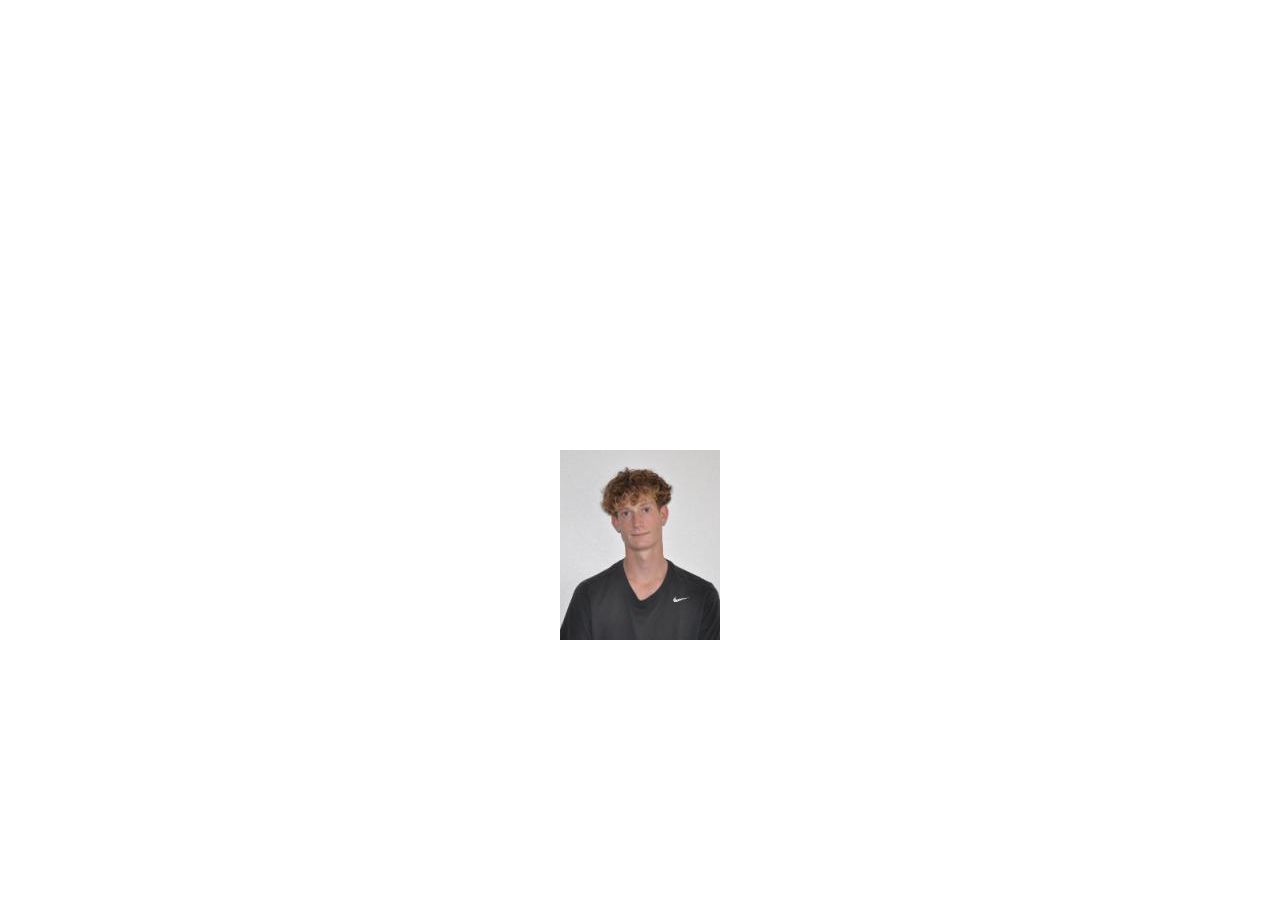
==== index.html @ b4cfcca0 "Fix index at root" ====
<head>
    <link href="src/style.css" rel="stylesheet">
    <script src="src/index.js"></script>
</head>
<body>
    <div class="image-container">
        <img class="pp" src="../assets/pp.jpg"></img>
    </div>
</body>
---- src/style.css ----
.pp {
    position: absolute;
    top: -100%;
    left: 50%;
    transform: translate(-50%, 0);
    animation: slide-in 1s forwards;
  }

  @keyframes slide-in {
    from { top: -100%; }
    to { top: 50%; }
  }
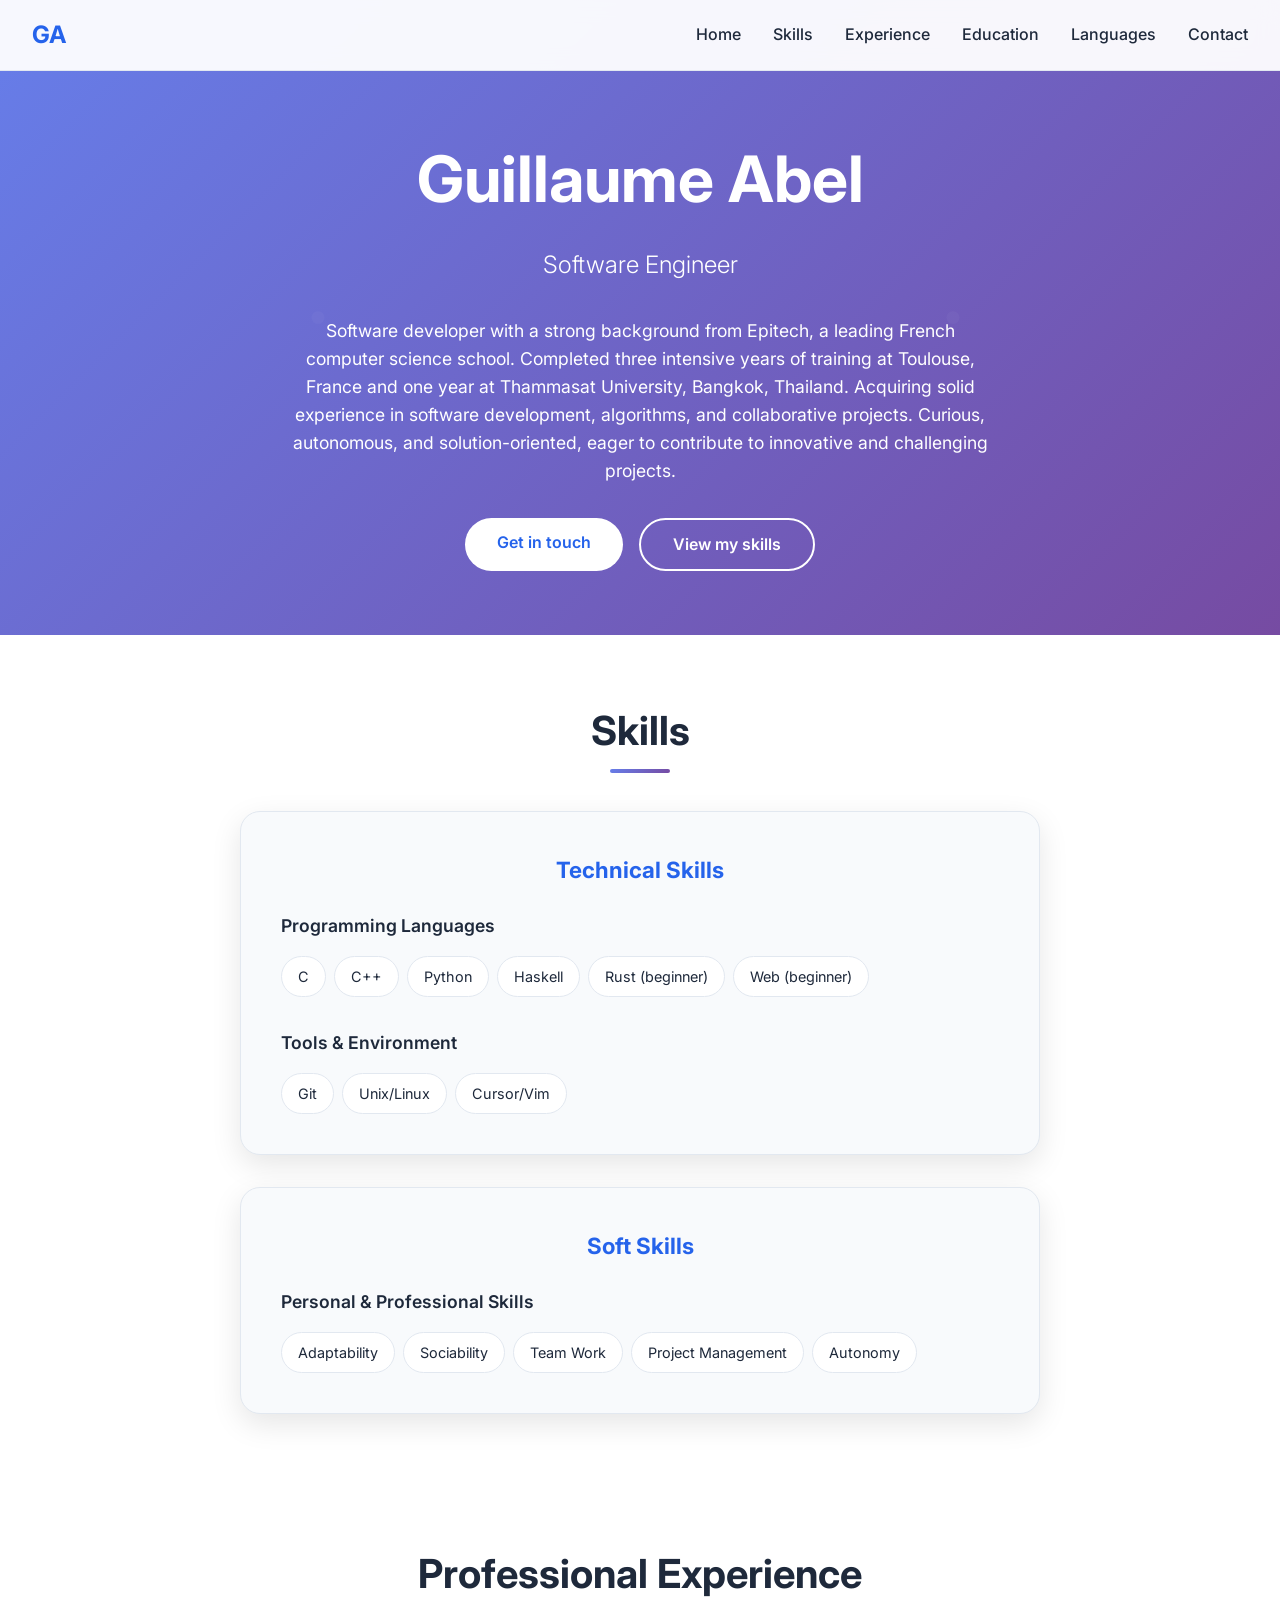
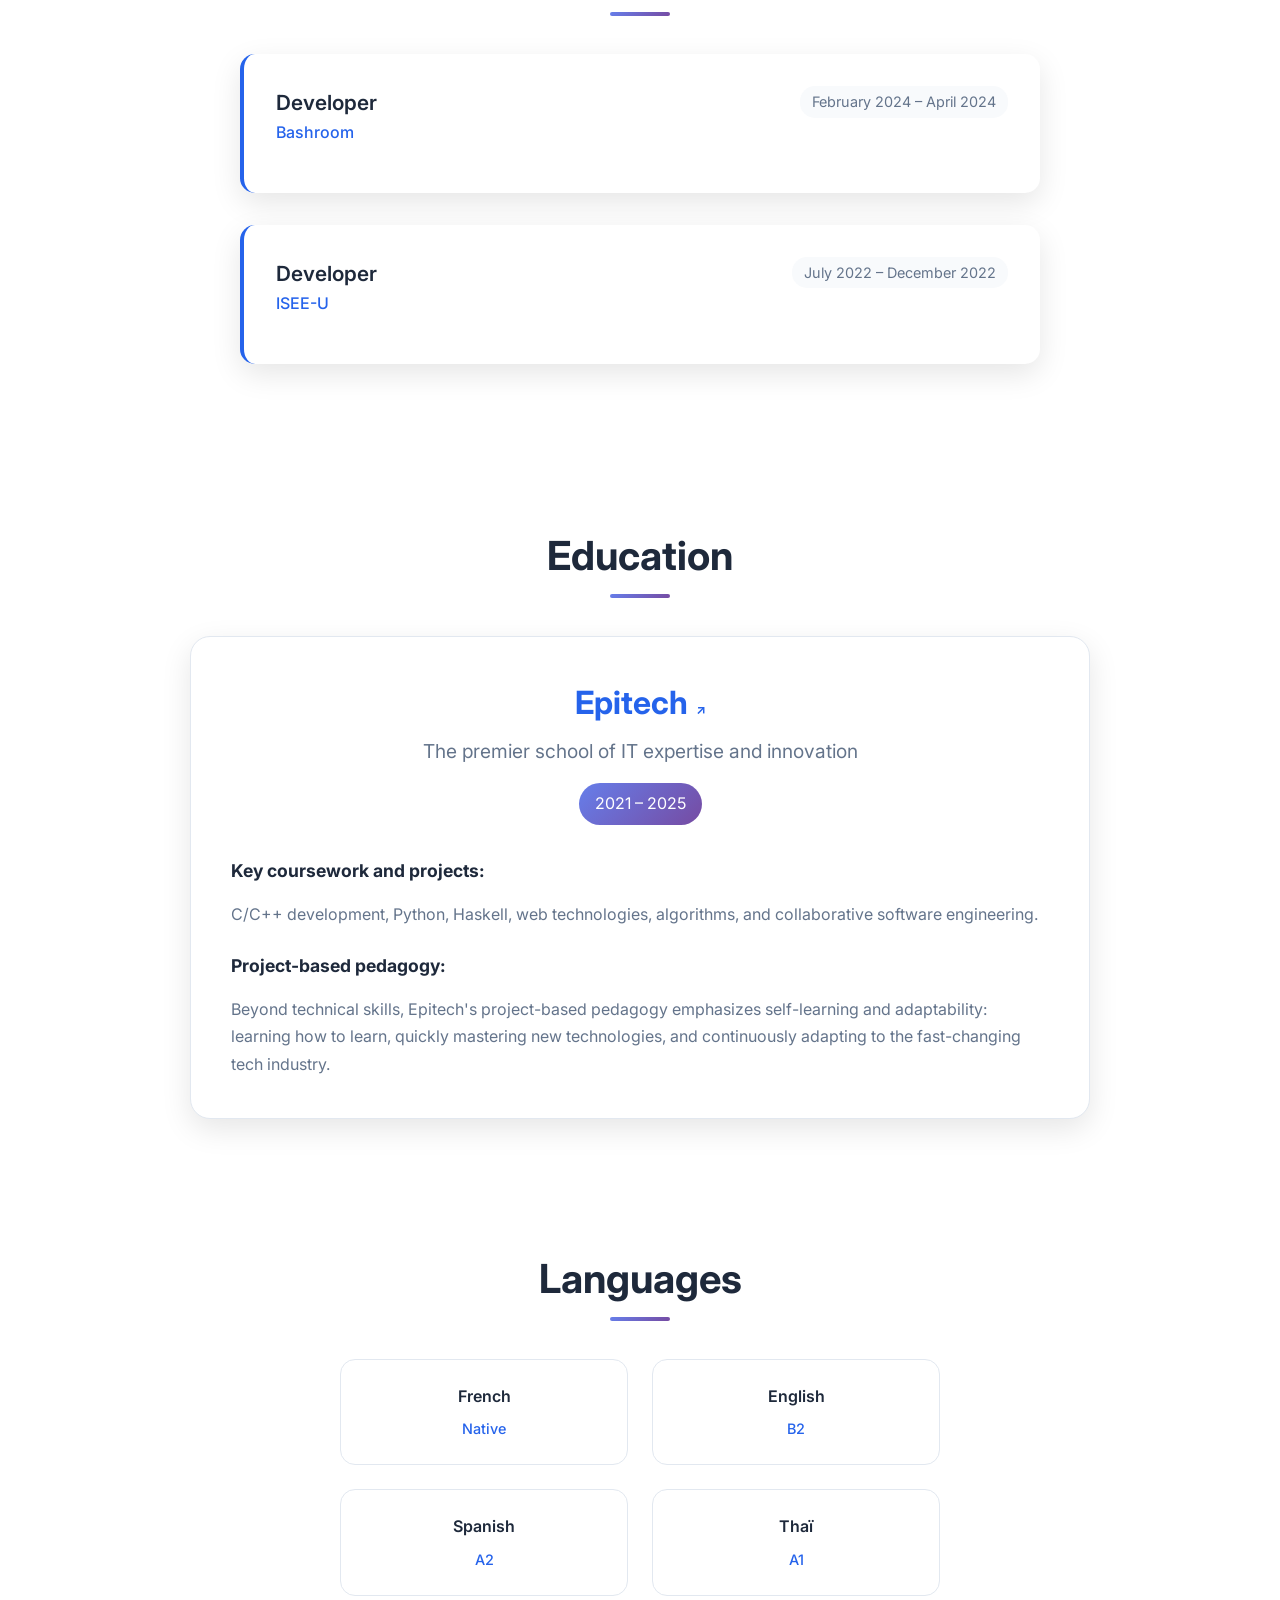
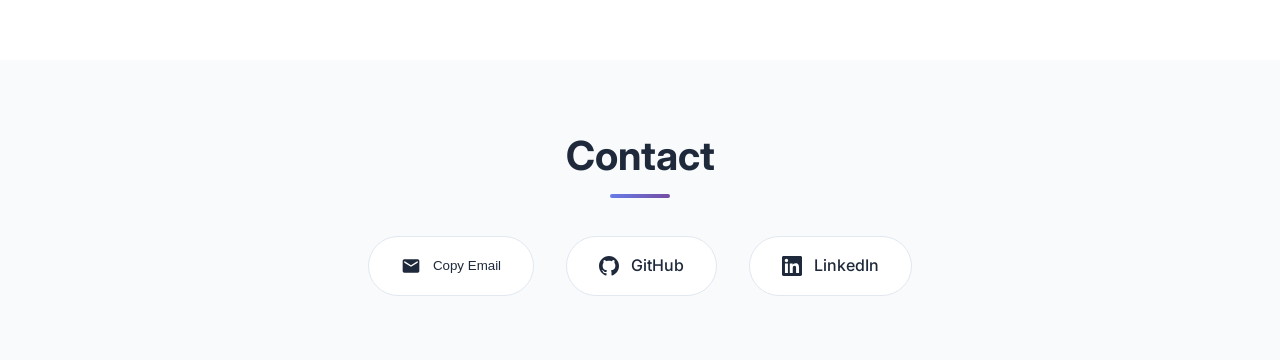
==== commit 741ac1a1: "Fix File name" ====
--- a/index.html
+++ b/index.html
@@ -1,9 +1,881 @@
+<!DOCTYPE html>
+<html lang="en">
 <head>
-    <link href="src/style.css" rel="stylesheet">
-    <script src="src/index.js"></script>
+    <meta charset="UTF-8">
+    <meta name="viewport" content="width=device-width, initial-scale=1.0">
+    <title>Guillaume Abel - Software Engineer</title>
+    <link rel="preconnect" href="https://fonts.googleapis.com">
+    <link rel="preconnect" href="https://fonts.gstatic.com" crossorigin>
+    <link href="https://fonts.googleapis.com/css2?family=Inter:wght@300;400;500;600;700&display=swap" rel="stylesheet">
+    <style>
+        * {
+            margin: 0;
+            padding: 0;
+            box-sizing: border-box;
+        }
+
+        :root {
+            --primary: #2563eb;
+            --primary-dark: #1d4ed8;
+            --secondary: #64748b;
+            --accent: #0ea5e9;
+            --text: #1e293b;
+            --text-light: #64748b;
+            --bg: #ffffff;
+            --bg-alt: #f8fafc;
+            --border: #e2e8f0;
+            --gradient: linear-gradient(135deg, #667eea 0%, #764ba2 100%);
+        }
+
+        body {
+            font-family: 'Inter', sans-serif;
+            line-height: 1.6;
+            color: var(--text);
+            background: var(--bg);
+        }
+
+        .container {
+            max-width: 1200px;
+            margin: 0 auto;
+            padding: 0 2rem;
+        }
+
+        /* Header */
+        header {
+            position: fixed;
+            top: 0;
+            width: 100%;
+            background: rgba(255, 255, 255, 0.95);
+            backdrop-filter: blur(10px);
+            border-bottom: 1px solid var(--border);
+            z-index: 1000;
+            transition: all 0.3s ease;
+        }
+
+        nav {
+            display: flex;
+            justify-content: space-between;
+            align-items: center;
+            padding: 1rem 2rem;
+        }
+
+        .logo {
+            font-weight: 700;
+            font-size: 1.5rem;
+            color: var(--primary);
+        }
+
+        .nav-links {
+            display: flex;
+            list-style: none;
+            gap: 2rem;
+        }
+
+        .nav-links a {
+            text-decoration: none;
+            color: var(--text);
+            font-weight: 500;
+            transition: color 0.3s ease;
+            position: relative;
+        }
+
+        .nav-links a:hover {
+            color: var(--primary);
+        }
+
+        .nav-links a::after {
+            content: '';
+            position: absolute;
+            width: 0;
+            height: 2px;
+            bottom: -5px;
+            left: 0;
+            background: var(--primary);
+            transition: width 0.3s ease;
+        }
+
+        .nav-links a:hover::after {
+            width: 100%;
+        }
+
+        /* Hero Section */
+        .hero {
+            background: var(--gradient);
+            color: white;
+            padding: 8rem 0 4rem;
+            text-align: center;
+            position: relative;
+            overflow: hidden;
+        }
+
+        .hero::before {
+            content: '';
+            position: absolute;
+            top: 0;
+            left: 0;
+            right: 0;
+            bottom: 0;
+            background: url('data:image/svg+xml,<svg xmlns="http://www.w3.org/2000/svg" viewBox="0 0 100 100"><defs><pattern id="grain" width="100" height="100" patternUnits="userSpaceOnUse"><circle cx="50" cy="50" r="1" fill="white" opacity="0.1"/></pattern></defs><rect width="100" height="100" fill="url(%23grain)"/></svg>');
+            opacity: 0.3;
+        }
+
+        .hero-content {
+            position: relative;
+            z-index: 2;
+        }
+
+        .hero h1 {
+            font-size: clamp(2.5rem, 5vw, 4rem);
+            font-weight: 700;
+            margin-bottom: 1rem;
+            animation: fadeInUp 1s ease;
+        }
+
+        .hero .subtitle {
+            font-size: 1.5rem;
+            font-weight: 300;
+            margin-bottom: 2rem;
+            opacity: 0.9;
+            animation: fadeInUp 1s ease 0.2s both;
+        }
+
+        .hero .description {
+            font-size: 1.1rem;
+            max-width: 700px;
+            margin: 0 auto 2rem;
+            opacity: 0.8;
+            animation: fadeInUp 1s ease 0.4s both;
+        }
+
+        .cta-buttons {
+            display: flex;
+            gap: 1rem;
+            justify-content: center;
+            flex-wrap: wrap;
+            animation: fadeInUp 1s ease 0.6s both;
+        }
+
+        .btn {
+            display: inline-block;
+            padding: 0.75rem 2rem;
+            border: none;
+            border-radius: 50px;
+            text-decoration: none;
+            font-weight: 600;
+            transition: all 0.3s ease;
+            cursor: pointer;
+        }
+
+        .btn-primary {
+            background: white;
+            color: var(--primary);
+        }
+
+        .btn-primary:hover {
+            background: #f1f5f9;
+            transform: translateY(-2px);
+        }
+
+        .btn-outline {
+            background: transparent;
+            color: white;
+            border: 2px solid white;
+        }
+
+        .btn-outline:hover {
+            background: white;
+            color: var(--primary);
+            transform: translateY(-2px);
+        }
+
+        /* Section Styles */
+        .section {
+            padding: 4rem 0;
+        }
+
+        .section-title {
+            font-size: 2.5rem;
+            font-weight: 700;
+            text-align: center;
+            margin-bottom: 3rem;
+            color: var(--text);
+            position: relative;
+        }
+
+        .section-title::after {
+            content: '';
+            position: absolute;
+            bottom: -10px;
+            left: 50%;
+            transform: translateX(-50%);
+            width: 60px;
+            height: 4px;
+            background: var(--gradient);
+            border-radius: 2px;
+        }
+
+        /* Skills Section */
+        .skills-container {
+            max-width: 800px;
+            margin: 0 auto;
+            display: flex;
+            flex-direction: column;
+            gap: 2rem;
+        }
+
+        .skills-section {
+            background: var(--bg-alt);
+            padding: 2.5rem;
+            border-radius: 20px;
+            border: 1px solid var(--border);
+            transition: all 0.3s ease;
+            box-shadow: 0 10px 30px rgba(0,0,0,0.1);
+        }
+
+        .skills-section:hover {
+            transform: translateY(-5px);
+            box-shadow: 0 20px 40px rgba(0,0,0,0.15);
+        }
+
+        .skills-section h3 {
+            color: var(--primary);
+            margin-bottom: 1.5rem;
+            font-size: 1.4rem;
+            text-align: center;
+        }
+
+        .skill-group {
+            margin-bottom: 2rem;
+        }
+
+        .skill-group:last-child {
+            margin-bottom: 0;
+        }
+
+        .skill-group h4 {
+            color: var(--text);
+            margin-bottom: 1rem;
+            font-size: 1.1rem;
+            font-weight: 600;
+        }
+
+        .skill-tags {
+            display: flex;
+            flex-wrap: wrap;
+            gap: 0.5rem;
+        }
+
+        .skill-tag {
+            background: white;
+            color: var(--text);
+            padding: 0.5rem 1rem;
+            border-radius: 25px;
+            font-size: 0.9rem;
+            border: 1px solid var(--border);
+            transition: all 0.3s ease;
+        }
+
+        .skill-tag:hover {
+            background: var(--primary);
+            color: white;
+            transform: translateY(-2px);
+        }
+
+        .soft-skills {
+            margin-top: 2rem;
+            padding-top: 2rem;
+            border-top: 1px solid var(--border);
+        }
+
+        /* Experience Section */
+        .experience-timeline {
+            position: relative;
+            max-width: 800px;
+            margin: 0 auto;
+        }
+
+        .experience-item {
+            background: white;
+            padding: 2rem;
+            margin-bottom: 2rem;
+            border-radius: 15px;
+            border-left: 4px solid var(--primary);
+            box-shadow: 0 10px 30px rgba(0,0,0,0.1);
+            transition: all 0.3s ease;
+        }
+
+        .experience-item:hover {
+            transform: translateX(10px);
+            box-shadow: 0 15px 40px rgba(0,0,0,0.15);
+        }
+
+        .experience-header {
+            display: flex;
+            justify-content: space-between;
+            align-items: flex-start;
+            margin-bottom: 1rem;
+            flex-wrap: wrap;
+        }
+
+        .experience-title {
+            font-size: 1.3rem;
+            font-weight: 600;
+            color: var(--text);
+        }
+
+        .experience-company {
+            color: var(--primary);
+            font-weight: 500;
+        }
+
+        .experience-date {
+            color: var(--text-light);
+            font-size: 0.9rem;
+            background: var(--bg-alt);
+            padding: 0.25rem 0.75rem;
+            border-radius: 15px;
+        }
+
+        /* Education Section */
+        .education-card {
+            background: white;
+            padding: 2.5rem;
+            border-radius: 20px;
+            box-shadow: 0 10px 30px rgba(0,0,0,0.1);
+            border: 1px solid var(--border);
+            transition: all 0.3s ease;
+            max-width: 900px;
+            margin: 0 auto;
+        }
+
+        .education-card:hover {
+            transform: translateY(-5px);
+            box-shadow: 0 20px 50px rgba(0,0,0,0.15);
+        }
+
+        .education-header {
+            text-align: center;
+            margin-bottom: 2rem;
+        }
+
+        .school-name {
+            font-size: 2rem;
+            font-weight: 700;
+            color: var(--primary);
+            margin-bottom: 0.5rem;
+        }
+
+        .school-link {
+            color: var(--primary);
+            text-decoration: none;
+            transition: all 0.3s ease;
+            position: relative;
+            display: inline-block;
+        }
+
+        .school-link:hover {
+            color: var(--primary-dark);
+            transform: translateY(-2px);
+        }
+
+        .school-link::after {
+            content: '↗';
+            font-size: 0.8rem;
+            margin-left: 0.5rem;
+            opacity: 1;
+            transition: opacity 0.3s ease;
+        }
+
+        .degree {
+            font-size: 1.2rem;
+            color: var(--text-light);
+            margin-bottom: 1rem;
+        }
+
+        .education-years {
+            background: var(--gradient);
+            color: white;
+            padding: 0.5rem 1rem;
+            border-radius: 25px;
+            display: inline-block;
+        }
+
+        .education-details {
+            margin-top: 2rem;
+            text-align: left;
+        }
+
+        .education-details h4 {
+            color: var(--text);
+            margin-bottom: 1rem;
+            font-size: 1.1rem;
+        }
+
+        .education-details p {
+            color: var(--text-light);
+            line-height: 1.7;
+            margin-bottom: 1.5rem;
+        }
+
+        .education-details p:last-child {
+            margin-bottom: 0;
+        }
+
+        /* Languages Section */
+        .languages-grid {
+            display: grid;
+            grid-template-columns: repeat(auto-fit, minmax(200px, 1fr));
+            gap: 1.5rem;
+            max-width: 600px;
+            margin: 0 auto;
+        }
+
+        .language-item {
+            text-align: center;
+            padding: 1.5rem;
+            background: white;
+            border-radius: 15px;
+            border: 1px solid var(--border);
+            transition: all 0.3s ease;
+        }
+
+        .language-item:hover {
+            transform: translateY(-5px);
+            box-shadow: 0 15px 30px rgba(0,0,0,0.1);
+        }
+
+        .language-name {
+            font-weight: 600;
+            color: var(--text);
+            margin-bottom: 0.5rem;
+        }
+
+        .language-level {
+            color: var(--primary);
+            font-size: 0.9rem;
+            font-weight: 500;
+        }
+
+        /* Contact Section */
+        .contact {
+            background: var(--bg-alt);
+        }
+
+        .contact-links {
+            display: flex;
+            justify-content: center;
+            gap: 2rem;
+            flex-wrap: wrap;
+        }
+
+        .contact-link {
+            display: flex;
+            align-items: center;
+            gap: 0.75rem;
+            padding: 1rem 2rem;
+            background: white;
+            border-radius: 50px;
+            text-decoration: none;
+            color: var(--text);
+            font-weight: 500;
+            transition: all 0.3s ease;
+            border: 1px solid var(--border);
+        }
+
+        .contact-link:hover {
+            background: var(--primary);
+            color: white;
+            transform: translateY(-3px);
+            box-shadow: 0 10px 25px rgba(37, 99, 235, 0.3);
+        }
+
+        .contact-icon {
+            width: 20px;
+            height: 20px;
+        }
+
+        /* Animations */
+        @keyframes fadeInUp {
+            from {
+                opacity: 0;
+                transform: translateY(30px);
+            }
+            to {
+                opacity: 1;
+                transform: translateY(0);
+            }
+        }
+
+        /* Responsive Design */
+        @media (max-width: 768px) {
+            .nav-links {
+                display: none;
+            }
+            
+            .hero {
+                padding: 6rem 0 3rem;
+            }
+            
+            .hero h1 {
+                font-size: 2.5rem;
+            }
+            
+            .hero .subtitle {
+                font-size: 1.2rem;
+            }
+            
+            .cta-buttons {
+                flex-direction: column;
+                align-items: center;
+            }
+            
+            .experience-header {
+                flex-direction: column;
+                gap: 0.5rem;
+            }
+            
+            .contact-links {
+                flex-direction: column;
+                align-items: center;
+            }
+
+            .skills-section {
+                padding: 2rem;
+            }
+        }
+
+        /* Smooth scrolling */
+        html {
+            scroll-behavior: smooth;
+        }
+
+        /* Custom scrollbar */
+        ::-webkit-scrollbar {
+            width: 8px;
+        }
+
+        ::-webkit-scrollbar-track {
+            background: var(--bg-alt);
+        }
+
+        ::-webkit-scrollbar-thumb {
+            background: var(--primary);
+            border-radius: 4px;
+        }
+
+        ::-webkit-scrollbar-thumb:hover {
+            background: var(--primary-dark);
+        }
+    </style>
 </head>
 <body>
-    <div class="image-container">
-        <img class="pp" src="../assets/pp.jpg"></img>
-    </div>
-</body>+    <header>
+        <nav>
+            <div class="logo">GA</div>
+            <ul class="nav-links">
+                <li><a href="#home">Home</a></li>
+                <li><a href="#skills">Skills</a></li>
+                <li><a href="#experience">Experience</a></li>
+                <li><a href="#education">Education</a></li>
+                <li><a href="#languages">Languages</a></li>
+                <li><a href="#contact">Contact</a></li>
+            </ul>
+        </nav>
+    </header>
+
+    <main>
+        <section id="home" class="hero">
+            <div class="container">
+                <div class="hero-content">
+                    <h1>Guillaume Abel</h1>
+                    <p class="subtitle">Software Engineer</p>
+                    <p class="description">
+                        Software developer with a strong background from Epitech, a leading French computer science school. 
+                        Completed three intensive years of training at Toulouse, France and one year at Thammasat University, 
+                        Bangkok, Thailand. Acquiring solid experience in software development, algorithms, and collaborative projects. 
+                        Curious, autonomous, and solution-oriented, eager to contribute to innovative and challenging projects.
+                    </p>
+                    <div class="cta-buttons">
+                        <a href="#contact" class="btn btn-primary">Get in touch</a>
+                        <a href="#skills" class="btn btn-outline">View my skills</a>
+                    </div>
+                </div>
+            </div>
+        </section>
+
+        <section id="skills" class="section">
+            <div class="container">
+                <h2 class="section-title">Skills</h2>
+                <div class="skills-container">
+                    <div class="skills-section">
+                        <h3>Technical Skills</h3>
+                        
+                        <div class="skill-group">
+                            <h4>Programming Languages</h4>
+                            <div class="skill-tags">
+                                <span class="skill-tag">C</span>
+                                <span class="skill-tag">C++</span>
+                                <span class="skill-tag">Python</span>
+                                <span class="skill-tag">Haskell</span>
+                                <span class="skill-tag">Rust (beginner)</span>
+                                <span class="skill-tag">Web (beginner)</span>
+                            </div>
+                        </div>
+                        
+                        <div class="skill-group">
+                            <h4>Tools & Environment</h4>
+                            <div class="skill-tags">
+                                <span class="skill-tag">Git</span>
+                                <span class="skill-tag">Unix/Linux</span>
+                                <span class="skill-tag">Cursor/Vim</span>
+                            </div>
+                        </div>
+                    </div>
+                    
+                    <div class="skills-section">
+                        <h3>Soft Skills</h3>
+                        
+                        <div class="skill-group">
+                            <h4>Personal & Professional Skills</h4>
+                            <div class="skill-tags">
+                                <span class="skill-tag">Adaptability</span>
+                                <span class="skill-tag">Sociability</span>
+                                <span class="skill-tag">Team Work</span>
+                                <span class="skill-tag">Project Management</span>
+                                <span class="skill-tag">Autonomy</span>
+                            </div>
+                        </div>
+                    </div>
+                </div>
+            </div>
+        </section>
+
+        <section id="experience" class="section">
+            <div class="container">
+                <h2 class="section-title">Professional Experience</h2>
+                <div class="experience-timeline">
+                    <div class="experience-item">
+                        <div class="experience-header">
+                            <div>
+                                <h3 class="experience-title">Developer</h3>
+                                <p class="experience-company">Bashroom</p>
+                            </div>
+                            <span class="experience-date">February 2024 – April 2024</span>
+                        </div>
+                    </div>
+                    <div class="experience-item">
+                        <div class="experience-header">
+                            <div>
+                                <h3 class="experience-title">Developer</h3>
+                                <p class="experience-company">ISEE-U</p>
+                            </div>
+                            <span class="experience-date">July 2022 – December 2022</span>
+                        </div>
+                    </div>
+                </div>
+            </div>
+        </section>
+
+        <section id="education" class="section">
+            <div class="container">
+                <h2 class="section-title">Education</h2>
+                <div class="education-card">
+                    <div class="education-header">
+                        <h3 class="school-name"><a href="https://www.epitech.eu" target="_blank" class="school-link">Epitech</a></h3>
+                        <p class="degree">The premier school of IT expertise and innovation</p>
+                        <span class="education-years">2021 – 2025</span>
+                    </div>
+                    <div class="education-details">
+                        <h4>Key coursework and projects:</h4>
+                        <p>
+                            C/C++ development, Python, Haskell, web technologies, algorithms, and collaborative software engineering.
+                        </p>
+                        
+                        <h4>Project-based pedagogy:</h4>
+                        <p>
+                            Beyond technical skills, Epitech's project-based pedagogy emphasizes self-learning and adaptability: 
+                            learning how to learn, quickly mastering new technologies, and continuously adapting to the 
+                            fast-changing tech industry.
+                        </p>
+                    </div>
+                </div>
+            </div>
+        </section>
+
+        <section id="languages" class="section">
+            <div class="container">
+                <h2 class="section-title">Languages</h2>
+                <div class="languages-grid">
+                    <div class="language-item">
+                        <div class="language-name">French</div>
+                        <div class="language-level">Native</div>
+                    </div>
+                    <div class="language-item">
+                        <div class="language-name">English</div>
+                        <div class="language-level">B2</div>
+                    </div>
+                    <div class="language-item">
+                        <div class="language-name">Spanish</div>
+                        <div class="language-level">A2</div>
+                    </div>
+                    <div class="language-item">
+                        <div class="language-name">Thaï</div>
+                        <div class="language-level">A1</div>
+                    </div>
+                </div>
+            </div>
+        </section>
+
+        <section id="contact" class="section contact">
+            <div class="container">
+                <h2 class="section-title">Contact</h2>
+                <div class="contact-links">
+                    <button class="contact-link" onclick="copyToClipboard('guillaumepierreabel@gmail.com')">
+                        <svg class="contact-icon" viewBox="0 0 24 24" fill="currentColor">
+                            <path d="M20 4H4c-1.1 0-1.99.9-1.99 2L2 18c0 1.1.89 2 2 2h16c1.1 0 2-.9 2-2V6c0-1.1-.9-2-2-2zm0 4l-8 5-8-5V6l8 5 8-5v2z"/>
+                        </svg>
+                        Copy Email
+                    </button>
+                    <a href="https://github.com/guillaumeAbel" class="contact-link" target="_blank">
+                        <svg class="contact-icon" viewBox="0 0 24 24" fill="currentColor">
+                            <path d="M12 0c-6.626 0-12 5.373-12 12 0 5.302 3.438 9.8 8.207 11.387.599.111.793-.261.793-.577v-2.234c-3.338.726-4.033-1.416-4.033-1.416-.546-1.387-1.333-1.756-1.333-1.756-1.089-.745.083-.729.083-.729 1.205.084 1.839 1.237 1.839 1.237 1.07 1.834 2.807 1.304 3.492.997.107-.775.418-1.305.762-1.604-2.665-.305-5.467-1.334-5.467-5.931 0-1.311.469-2.381 1.236-3.221-.124-.303-.535-1.524.117-3.176 0 0 1.008-.322 3.301 1.23.957-.266 1.983-.399 3.003-.404 1.02.005 2.047.138 3.006.404 2.291-1.552 3.297-1.23 3.297-1.23.653 1.653.242 2.874.118 3.176.77.84 1.235 1.911 1.235 3.221 0 4.609-2.807 5.624-5.479 5.921.43.372.823 1.102.823 2.222v3.293c0 .319.192.694.801.576 4.765-1.589 8.199-6.086 8.199-11.386 0-6.627-5.373-12-12-12z"/>
+                        </svg>
+                        GitHub
+                    </a>
+                    <a href="https://www.linkedin.com/in/guillaume-abel-221430240/" class="contact-link" target="_blank">
+                        <svg class="contact-icon" viewBox="0 0 24 24" fill="currentColor">
+                            <path d="M20.447 20.452h-3.554v-5.569c0-1.328-.027-3.037-1.852-3.037-1.853 0-2.136 1.445-2.136 2.939v5.667H9.351V9h3.414v1.561h.046c.477-.9 1.637-1.85 3.37-1.85 3.601 0 4.267 2.37 4.267 5.455v6.286zM5.337 7.433c-1.144 0-2.063-.926-2.063-2.065 0-1.138.92-2.063 2.063-2.063 1.14 0 2.064.925 2.064 2.063 0 1.139-.925 2.065-2.064 2.065zm1.782 13.019H3.555V9h3.564v11.452zM22.225 0H1.771C.792 0 0 .774 0 1.729v20.542C0 23.227.792 24 1.771 24h20.451C23.2 24 24 23.227 24 22.271V1.729C24 .774 23.2 0 22.222 0h.003z"/>
+                        </svg>
+                        LinkedIn
+                    </a>
+                </div>
+            </div>
+        </section>
+    </main>
+
+    <script>
+        // Smooth scrolling for navigation links
+        document.querySelectorAll('a[href^="#"]').forEach(anchor => {
+            anchor.addEventListener('click', function (e) {
+                e.preventDefault();
+                const target = document.querySelector(this.getAttribute('href'));
+                if (target) {
+                    target.scrollIntoView({
+                        behavior: 'smooth',
+                        block: 'start'
+                    });
+                }
+            });
+        });
+
+        // Header background on scroll
+        window.addEventListener('scroll', () => {
+            const header = document.querySelector('header');
+            if (window.scrollY > 100) {
+                header.style.background = 'rgba(255, 255, 255, 0.98)';
+                header.style.boxShadow = '0 4px 20px rgba(0,0,0,0.1)';
+            } else {
+                header.style.background = 'rgba(255, 255, 255, 0.95)';
+                header.style.boxShadow = 'none';
+            }
+        });
+
+        // Intersection Observer for animations
+        const observerOptions = {
+            threshold: 0.1,
+            rootMargin: '0px 0px -50px 0px'
+        };
+
+        const observer = new IntersectionObserver((entries) => {
+            entries.forEach(entry => {
+                if (entry.isIntersecting) {
+                    entry.target.style.opacity = '1';
+                    entry.target.style.transform = 'translateY(0)';
+                }
+            });
+        }, observerOptions);
+
+        // Observe skill cards and experience items
+        document.querySelectorAll('.skills-section, .experience-item, .education-card, .language-item').forEach(el => {
+            el.style.opacity = '0';
+            el.style.transform = 'translateY(30px)';
+            el.style.transition = 'opacity 0.6s ease, transform 0.6s ease';
+            observer.observe(el);
+        });
+
+        // Parallax effect for hero section
+        window.addEventListener('scroll', () => {
+            const scrolled = window.pageYOffset;
+            const hero = document.querySelector('.hero');
+            if (hero) {
+                hero.style.transform = `translateY(${scrolled * 0.5}px)`;
+            }
+        });
+
+        // Copy to clipboard function
+        function copyToClipboard(text) {
+            // Create a temporary textarea element
+            const textarea = document.createElement('textarea');
+            textarea.value = text;
+            textarea.style.position = 'fixed';
+            textarea.style.opacity = '0';
+            document.body.appendChild(textarea);
+            
+            // Select and copy the text
+            textarea.select();
+            textarea.setSelectionRange(0, 99999); // For mobile devices
+            
+            try {
+                const successful = document.execCommand('copy');
+                if (successful) {
+                    // Show success feedback
+                    const button = event.target.closest('button');
+                    const originalText = button.innerHTML;
+                    button.innerHTML = `
+                        <svg class="contact-icon" viewBox="0 0 24 24" fill="currentColor">
+                            <path d="M9 16.17L4.83 12l-1.42 1.41L9 19 21 7l-1.41-1.41z"/>
+                        </svg>
+                        Copied!
+                    `;
+                    button.style.background = '#10b981';
+                    button.style.color = 'white';
+                    
+                    // Reset button after 2 seconds
+                    setTimeout(() => {
+                        button.innerHTML = originalText;
+                        button.style.background = '';
+                        button.style.color = '';
+                    }, 2000);
+                } else {
+                    throw new Error('Copy command failed');
+                }
+            } catch (err) {
+                // Fallback for modern browsers
+                navigator.clipboard.writeText(text).then(() => {
+                    const button = event.target.closest('button');
+                    const originalText = button.innerHTML;
+                    button.innerHTML = `
+                        <svg class="contact-icon" viewBox="0 0 24 24" fill="currentColor">
+                            <path d="M9 16.17L4.83 12l-1.42 1.41L9 19 21 7l-1.41-1.41z"/>
+                        </svg>
+                        Copied!
+                    `;
+                    button.style.background = '#10b981';
+                    button.style.color = 'white';
+                    
+                    setTimeout(() => {
+                        button.innerHTML = originalText;
+                        button.style.background = '';
+                        button.style.color = '';
+                    }, 2000);
+                }).catch(() => {
+                    alert('Failed to copy to clipboard. Please copy manually: ' + text);
+                });
+            }
+            
+            // Clean up
+            document.body.removeChild(textarea);
+        }
+    </script>
+</body>
+</html>
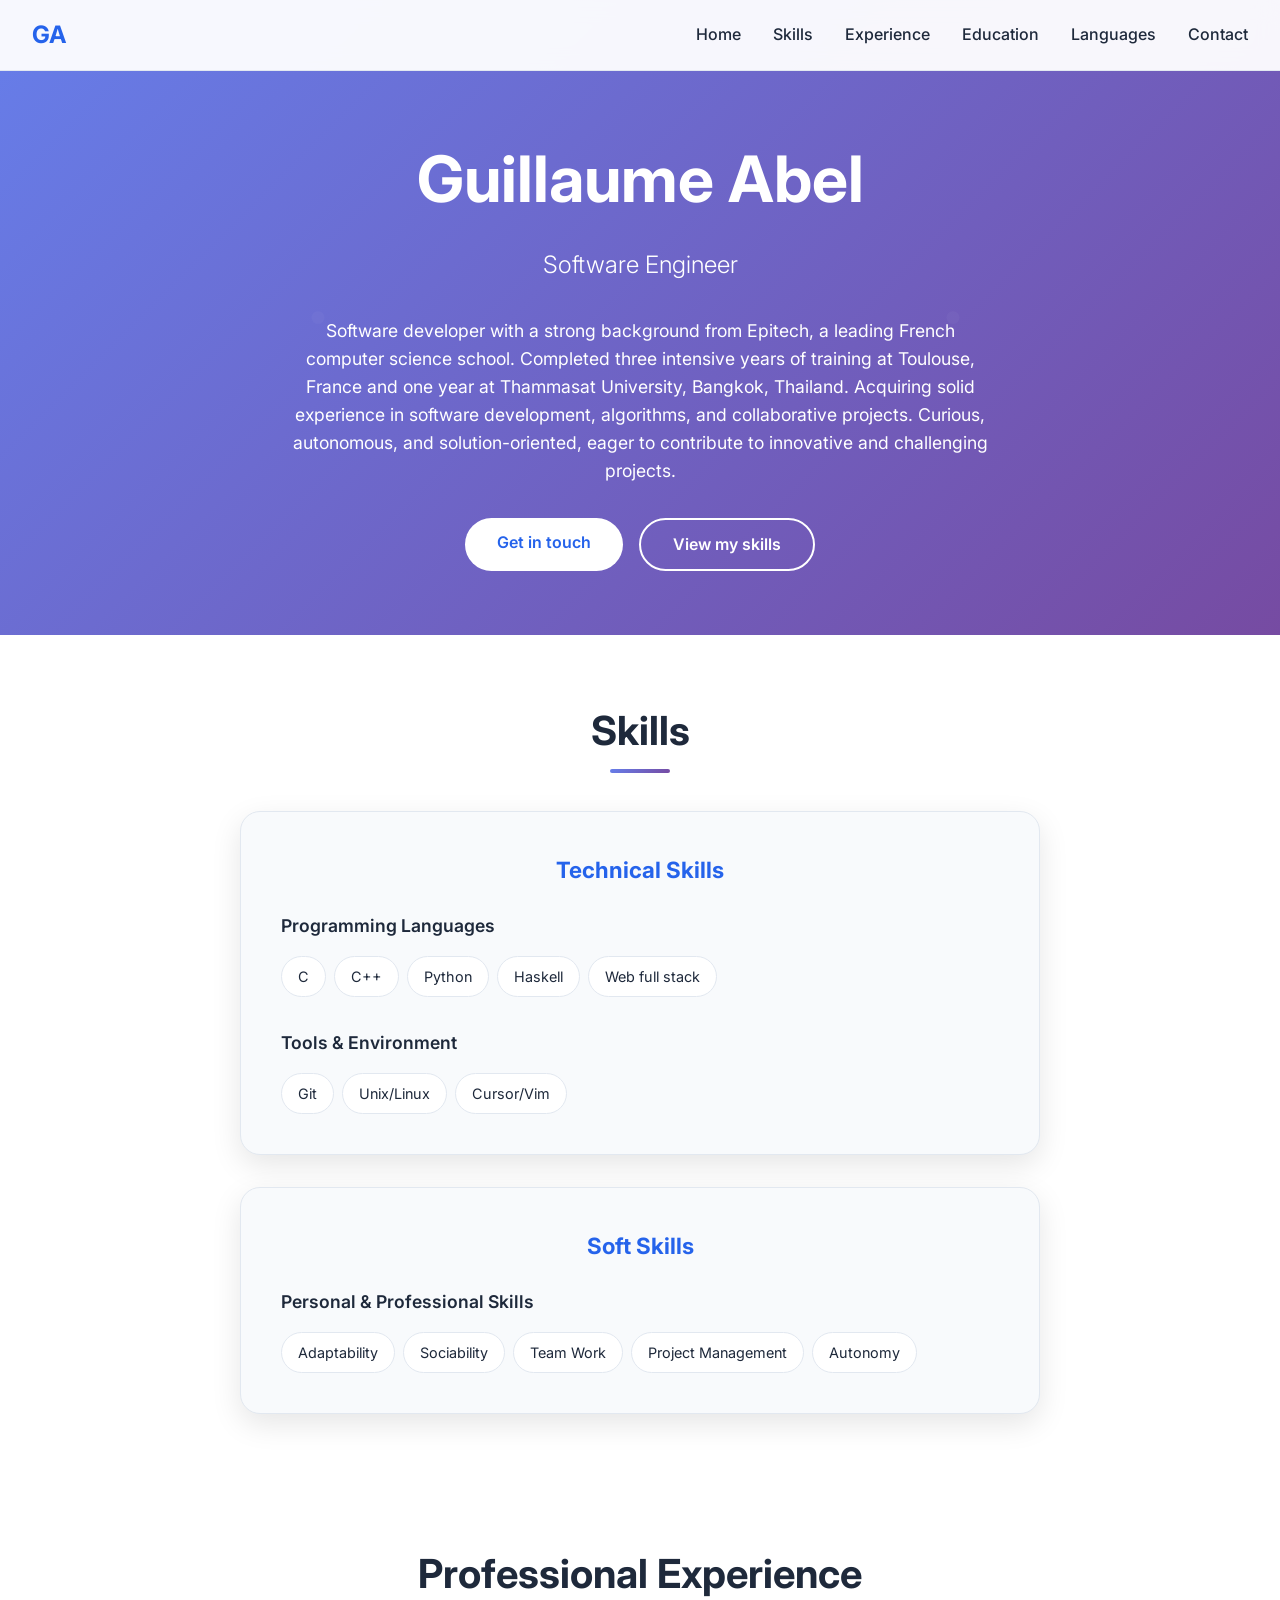
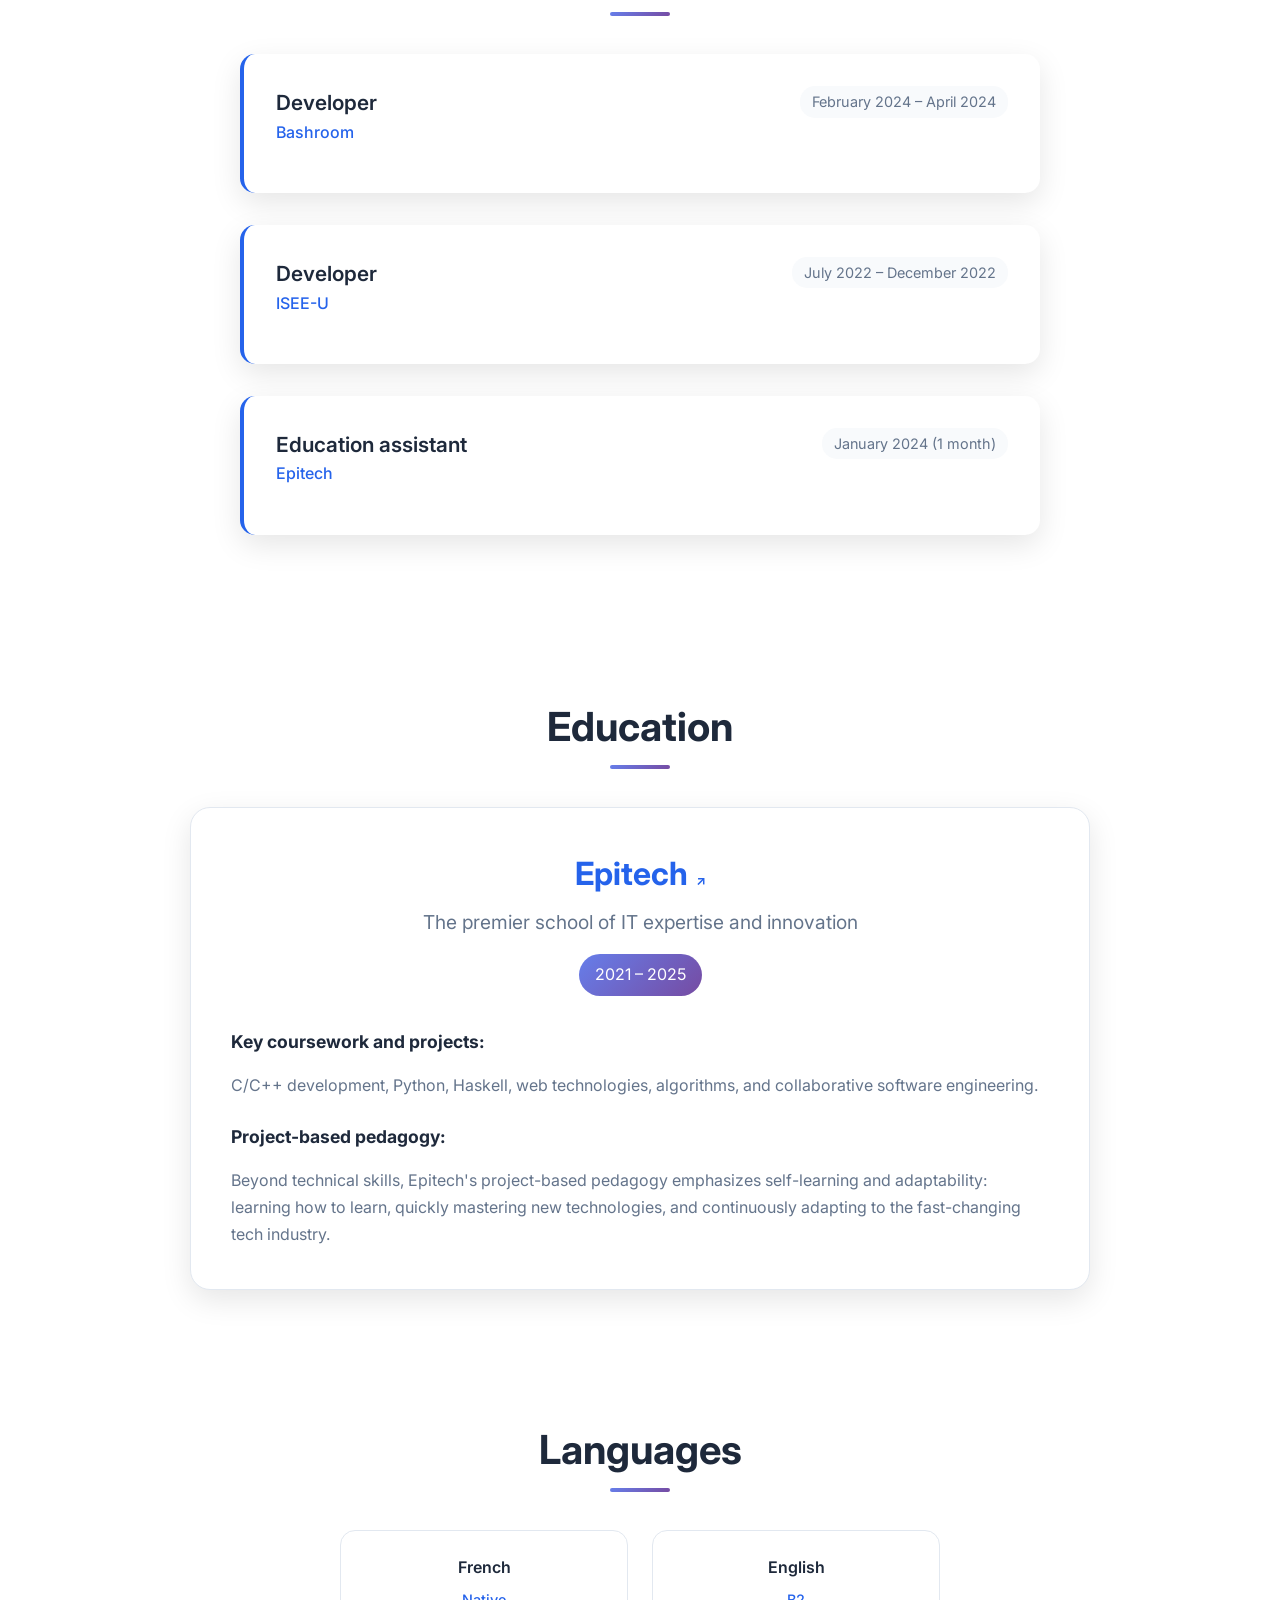
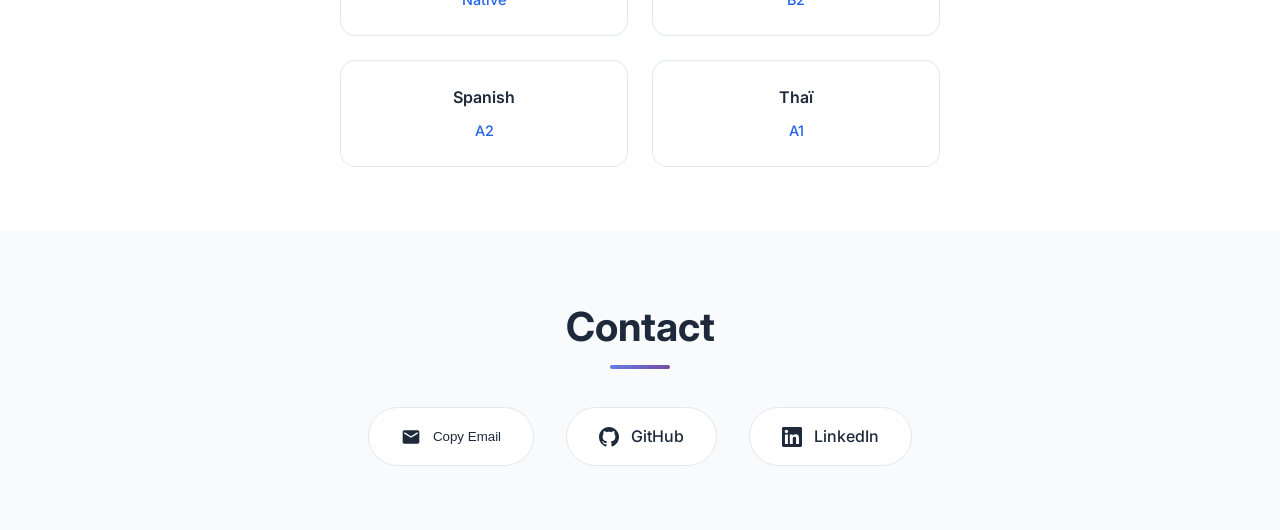
==== commit f2fe1176: "Fix Experience and tech skills" ====
--- a/index.html
+++ b/index.html
@@ -617,8 +617,7 @@
                                 <span class="skill-tag">C++</span>
                                 <span class="skill-tag">Python</span>
                                 <span class="skill-tag">Haskell</span>
-                                <span class="skill-tag">Rust (beginner)</span>
-                                <span class="skill-tag">Web (beginner)</span>
+                                <span class="skill-tag">Web full stack</span>
                             </div>
                         </div>
                         
@@ -670,6 +669,15 @@
                                 <p class="experience-company">ISEE-U</p>
                             </div>
                             <span class="experience-date">July 2022 – December 2022</span>
+                        </div>
+                    </div>
+                    <div class="experience-item">
+                        <div class="experience-header">
+                            <div>
+                                <h3 class="experience-title">Education assistant</h3>
+                                <p class="experience-company">Epitech</p>
+                            </div>
+                            <span class="experience-date">January 2024 (1 month)</span>
                         </div>
                     </div>
                 </div>
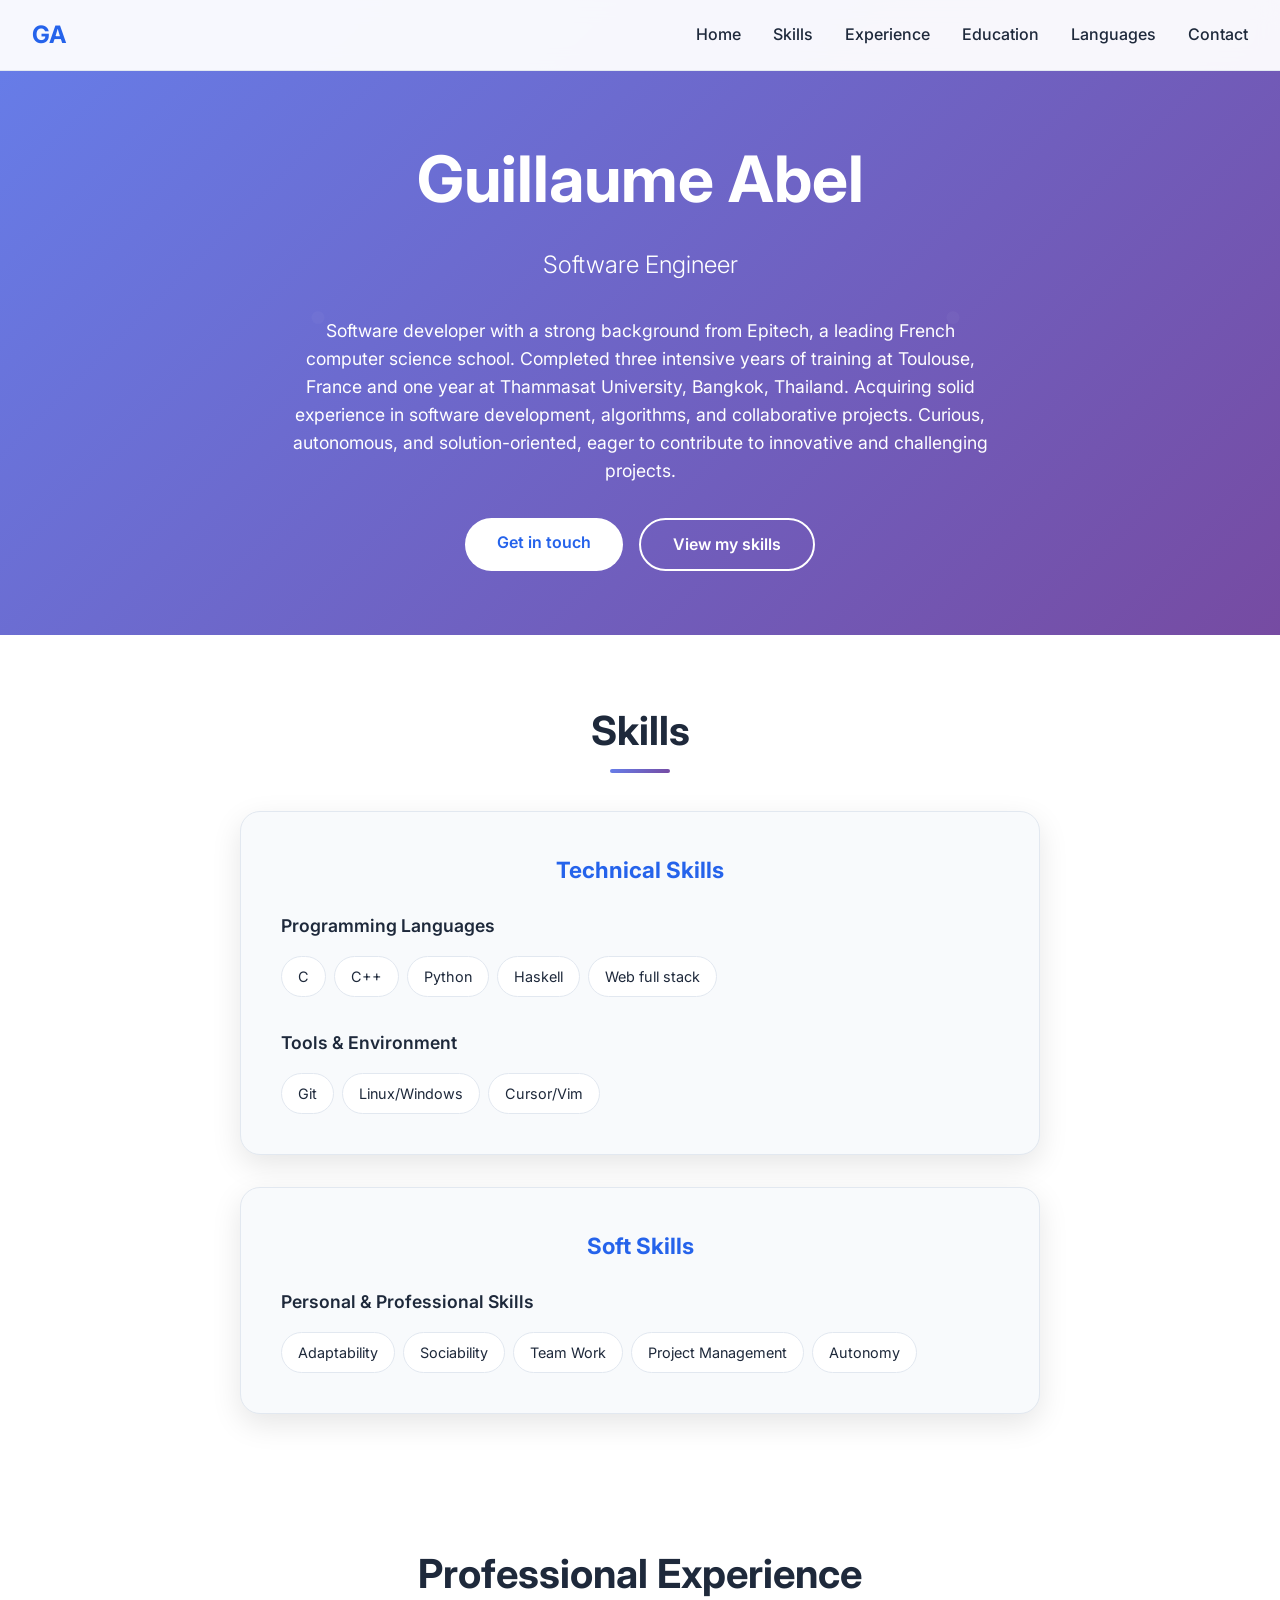
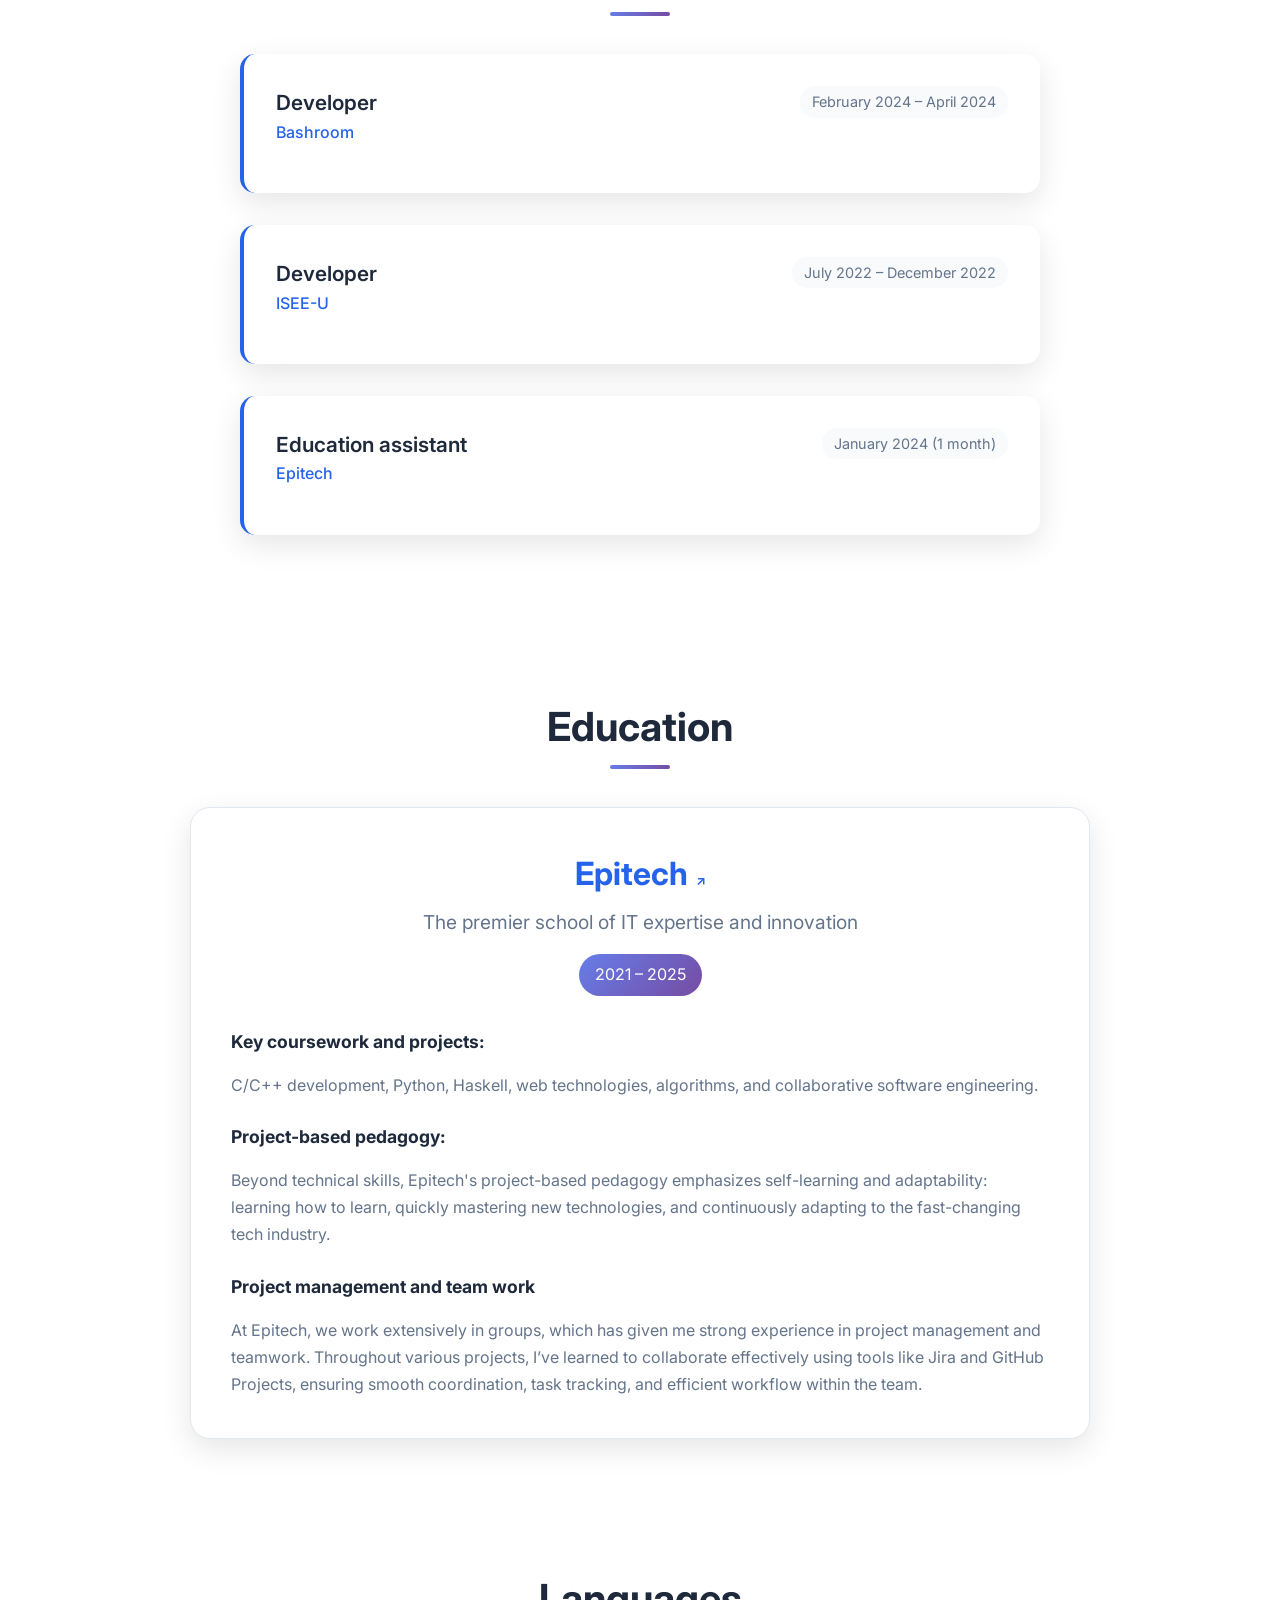
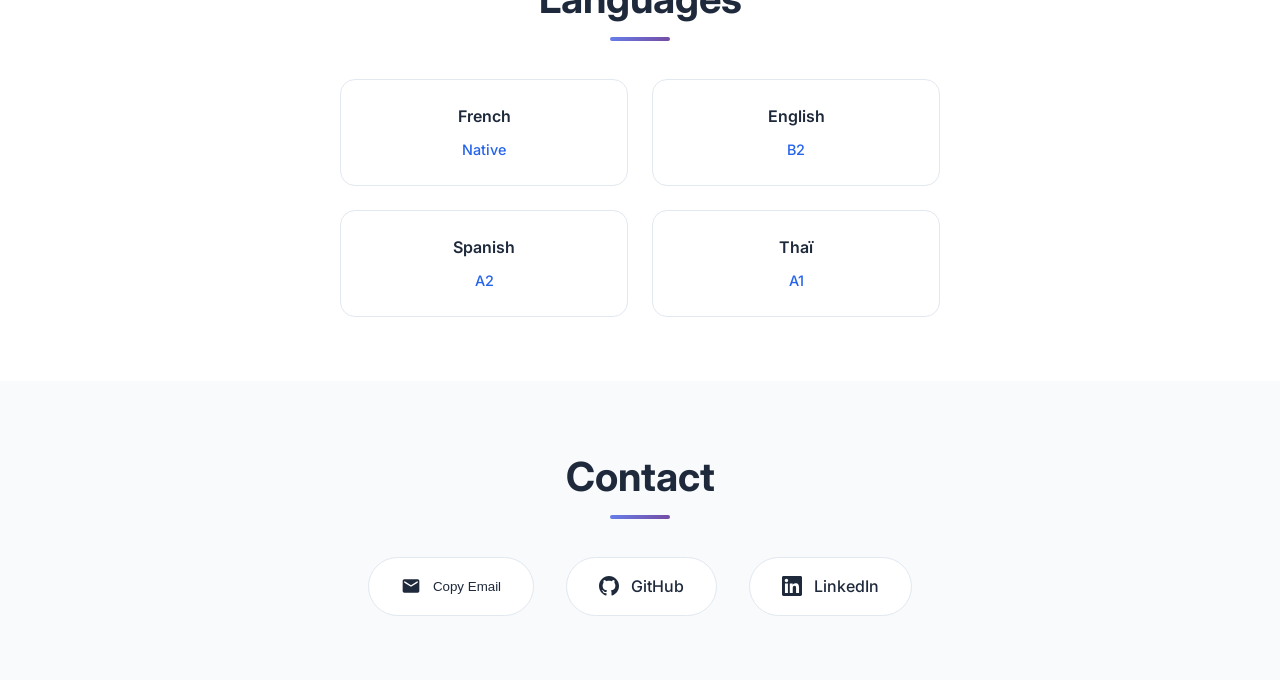
==== commit f41aa842: "Fix cursor and add project management paragraph" ====
--- a/index.html
+++ b/index.html
@@ -480,6 +480,7 @@
             font-weight: 500;
             transition: all 0.3s ease;
             border: 1px solid var(--border);
+            cursor: pointer;
         }
 
         .contact-link:hover {
@@ -625,7 +626,7 @@
                             <h4>Tools & Environment</h4>
                             <div class="skill-tags">
                                 <span class="skill-tag">Git</span>
-                                <span class="skill-tag">Unix/Linux</span>
+                                <span class="skill-tag">Linux/Windows</span>
                                 <span class="skill-tag">Cursor/Vim</span>
                             </div>
                         </div>
@@ -704,6 +705,12 @@
                             Beyond technical skills, Epitech's project-based pedagogy emphasizes self-learning and adaptability: 
                             learning how to learn, quickly mastering new technologies, and continuously adapting to the 
                             fast-changing tech industry.
+                        </p>
+                        <h4>Project management and team work</h4>
+                        <p>
+                            At Epitech, we work extensively in groups, which has given me strong experience in project management and teamwork.
+                            Throughout various projects, I’ve learned to collaborate effectively using tools like Jira and GitHub Projects,
+                            ensuring smooth coordination, task tracking, and efficient workflow within the team.
                         </p>
                     </div>
                 </div>
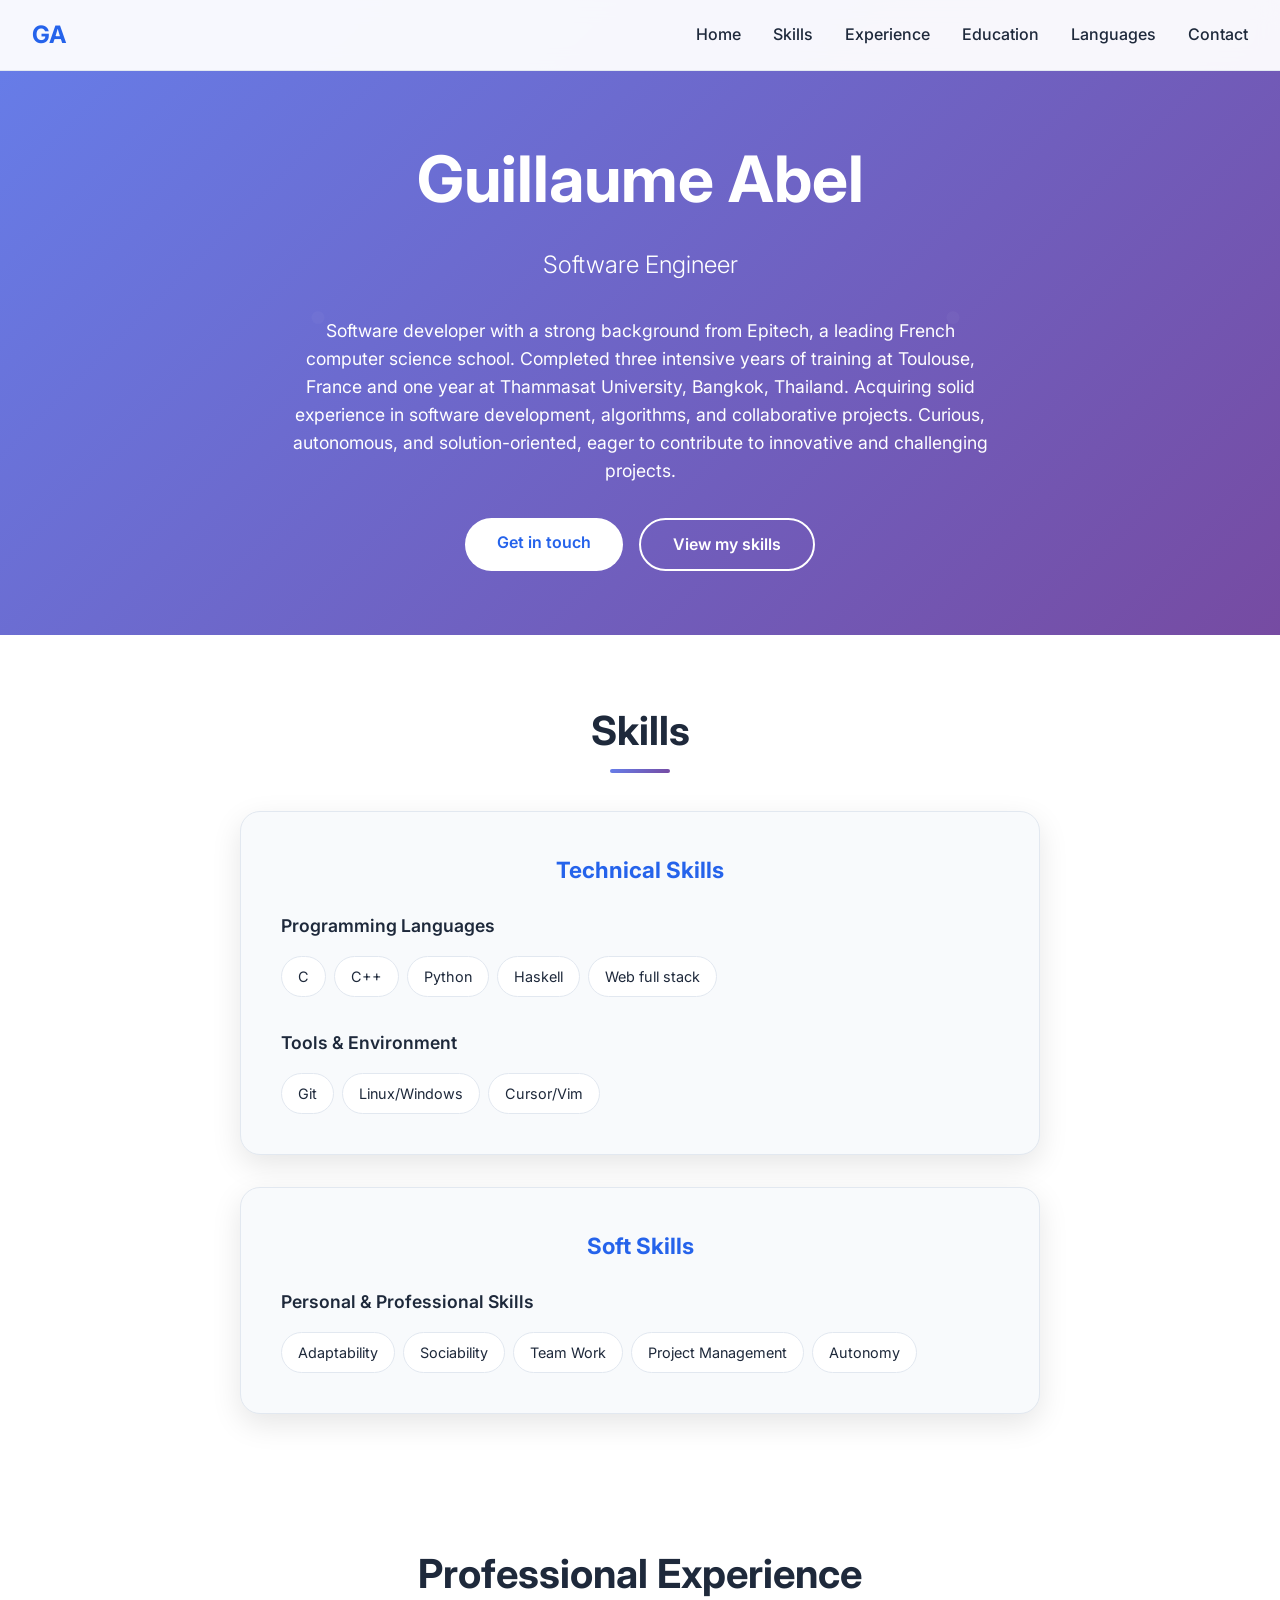
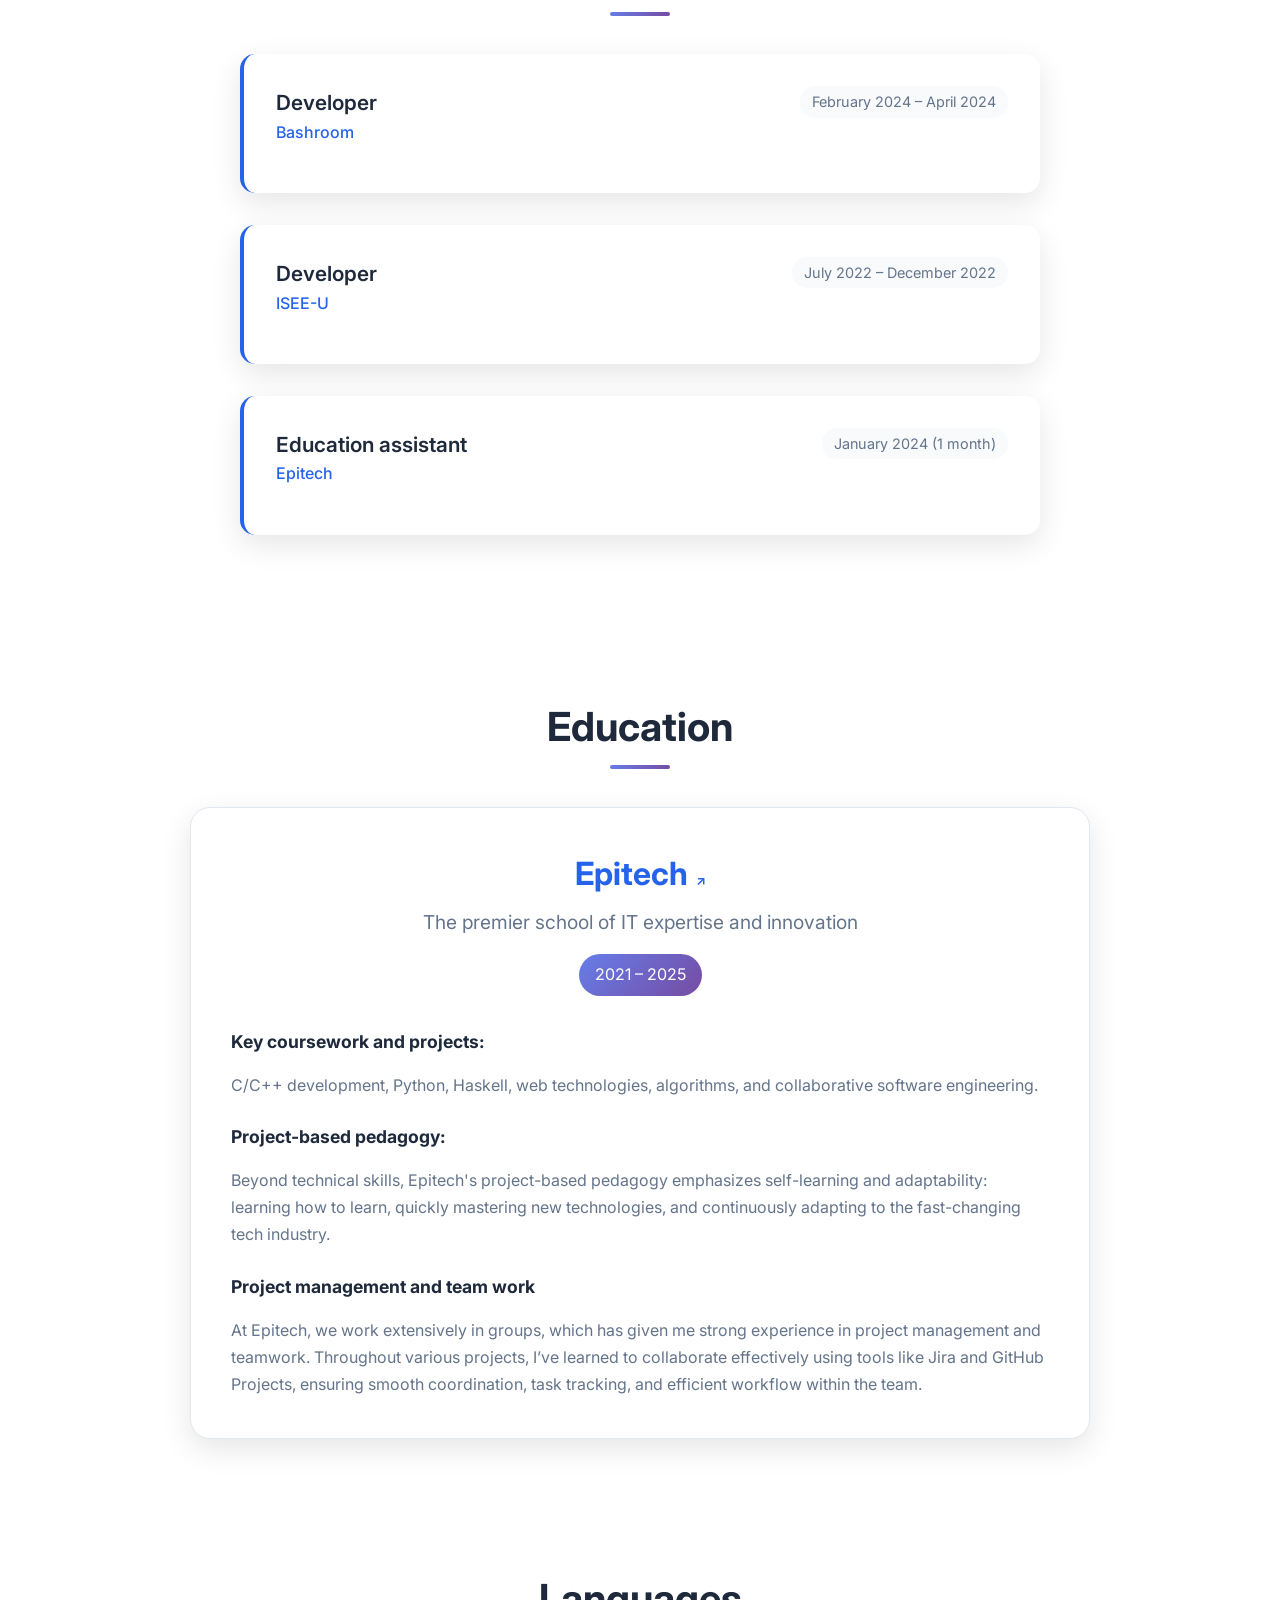
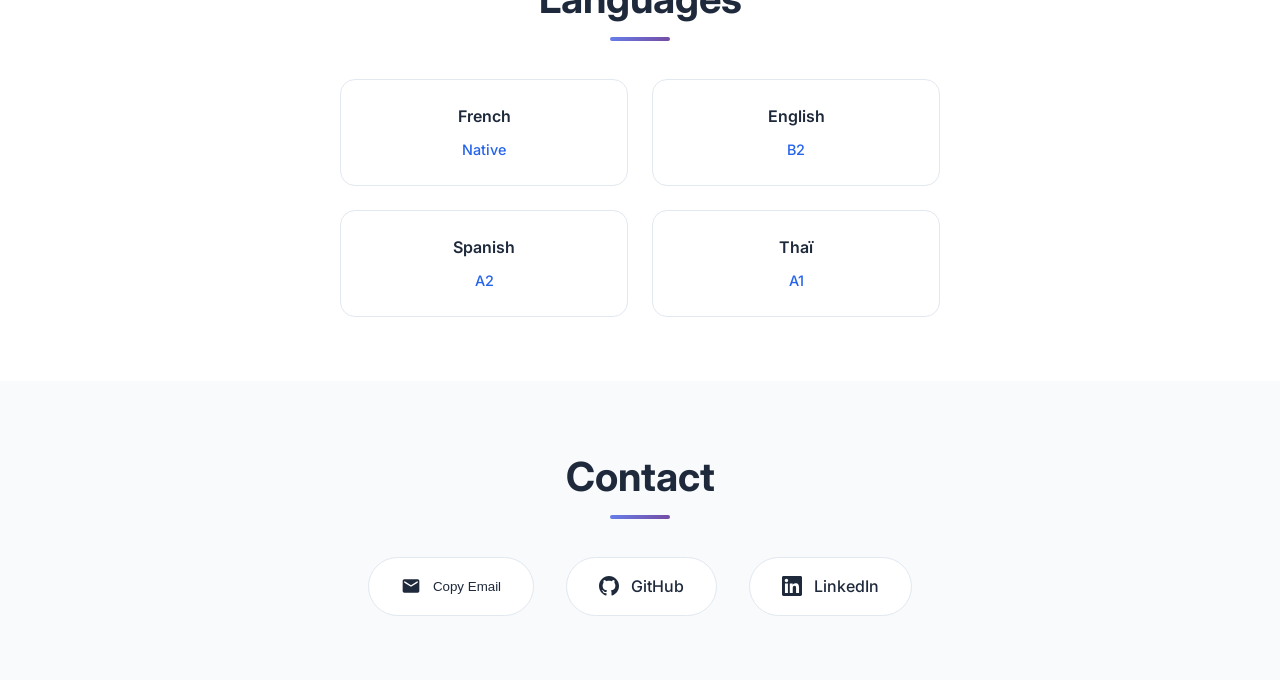
==== commit c631b540: "Fix Skills title scroll" ====
--- a/index.html
+++ b/index.html
@@ -215,6 +215,12 @@
         }
 
         /* Skills Section */
+        #skills {
+            background: var(--bg);
+            position: relative;
+            z-index: 10;
+        }
+
         .skills-container {
             max-width: 800px;
             margin: 0 auto;
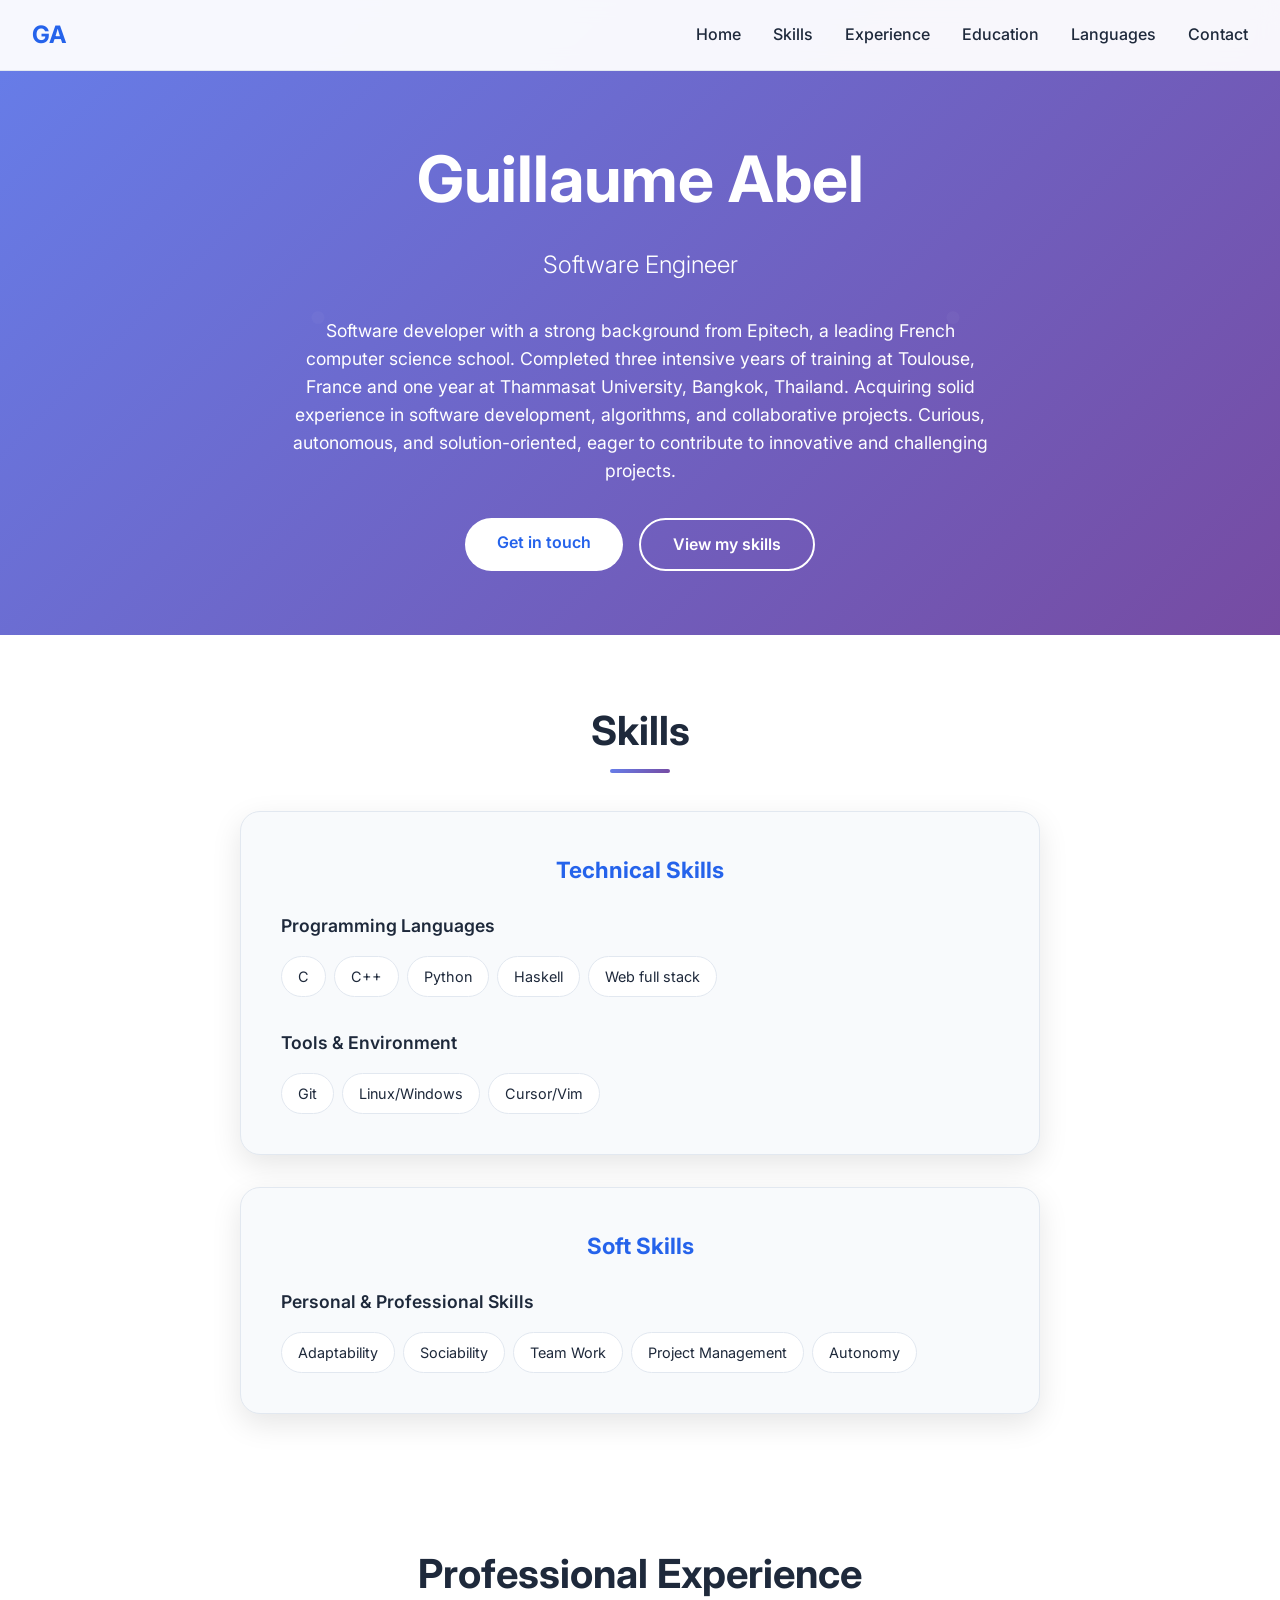
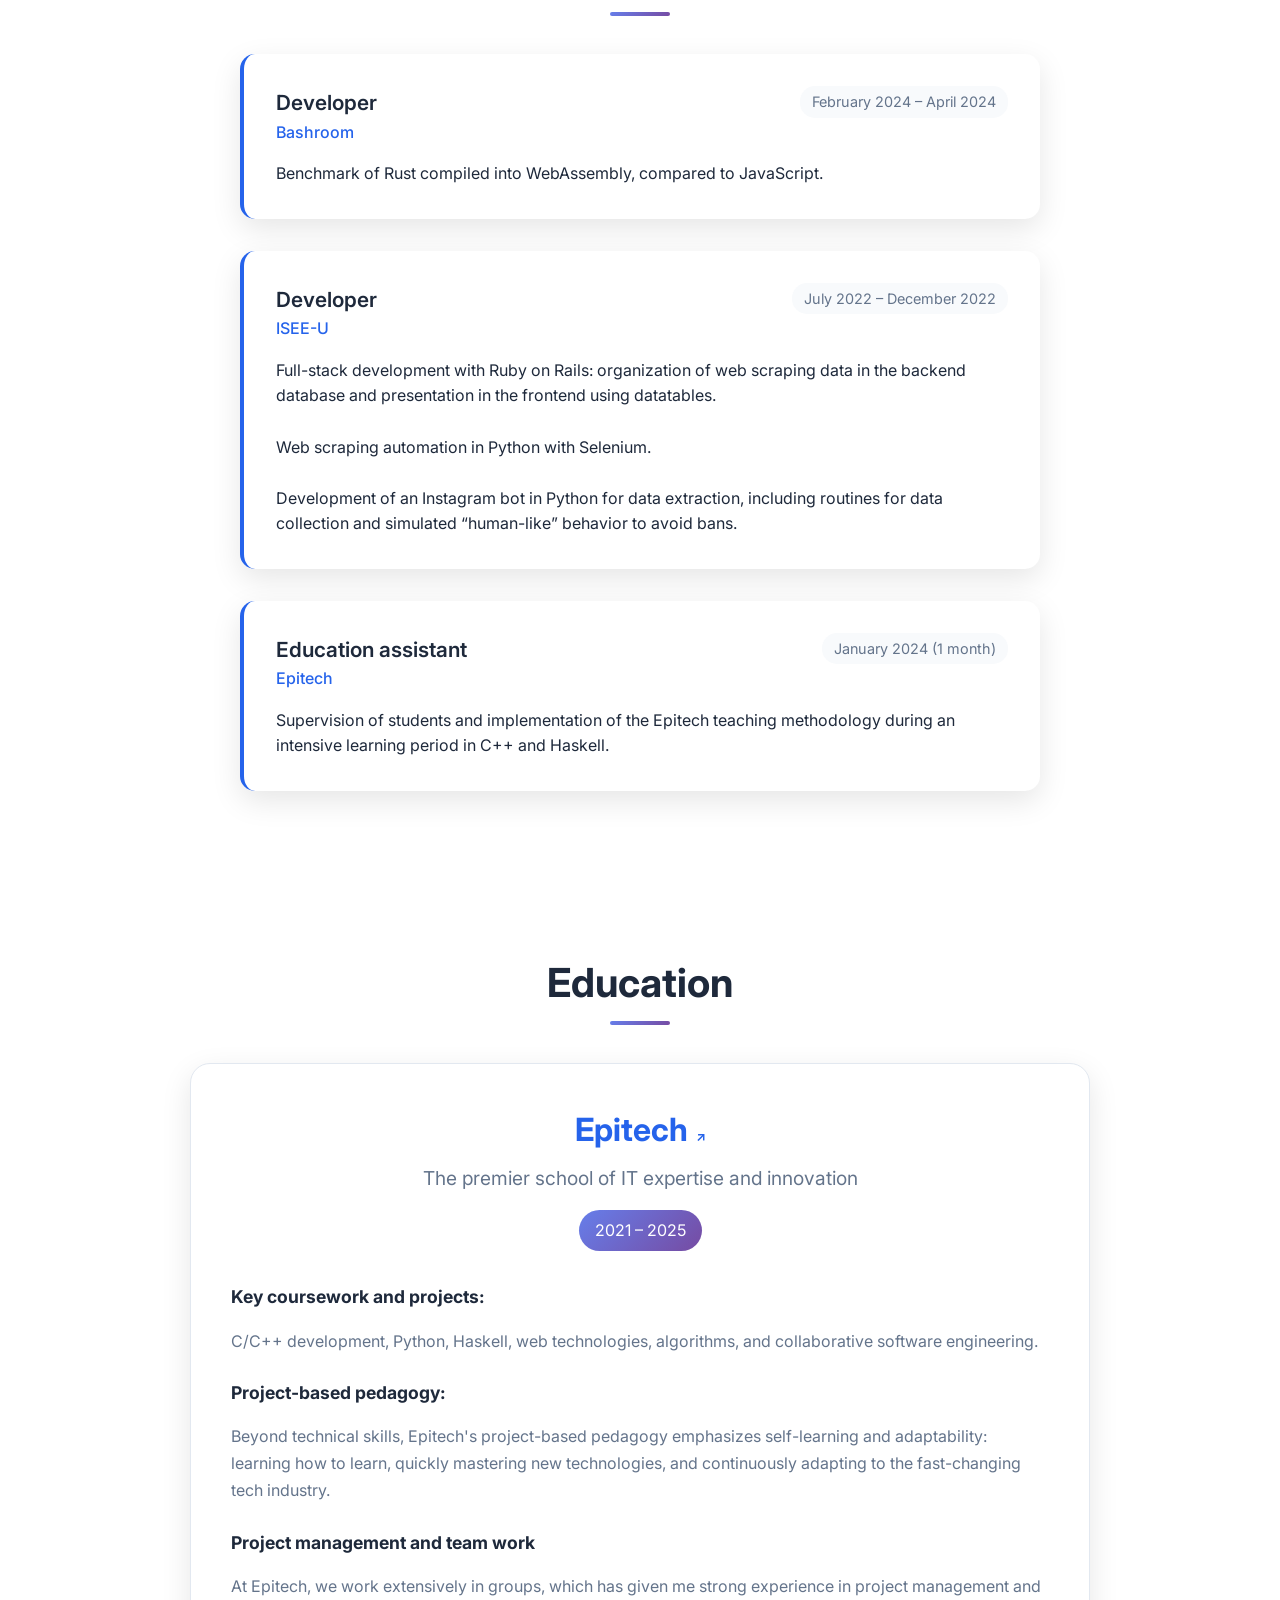
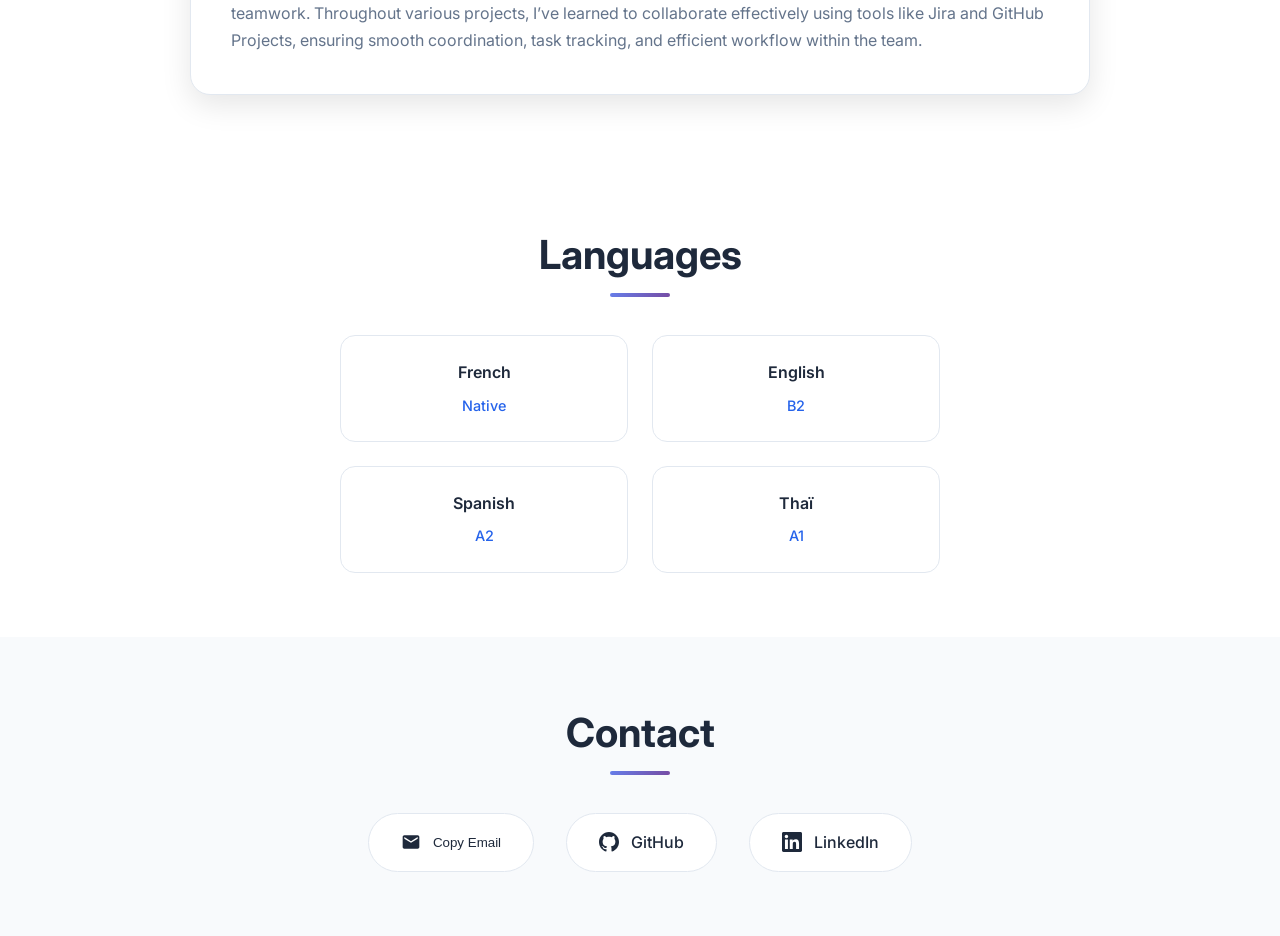
==== commit 71d105f1: "Add interships descriptions" ====
--- a/index.html
+++ b/index.html
@@ -668,6 +668,7 @@
                             </div>
                             <span class="experience-date">February 2024 – April 2024</span>
                         </div>
+                        <p class="experience-description">Benchmark of Rust compiled into WebAssembly, compared to JavaScript.</p>
                     </div>
                     <div class="experience-item">
                         <div class="experience-header">
@@ -677,6 +678,9 @@
                             </div>
                             <span class="experience-date">July 2022 – December 2022</span>
                         </div>
+                        <p class="experience-description">Full-stack development with Ruby on Rails: organization of web scraping data in the backend database and presentation in the frontend using datatables.<br><br>
+                        Web scraping automation in Python with Selenium.<br><br>
+                        Development of an Instagram bot in Python for data extraction, including routines for data collection and simulated “human-like” behavior to avoid bans.</p>
                     </div>
                     <div class="experience-item">
                         <div class="experience-header">
@@ -686,6 +690,7 @@
                             </div>
                             <span class="experience-date">January 2024 (1 month)</span>
                         </div>
+                        <p class="experience-description">Supervision of students and implementation of the Epitech teaching methodology during an intensive learning period in C++ and Haskell.</p>
                     </div>
                 </div>
             </div>
@@ -781,9 +786,12 @@
                 e.preventDefault();
                 const target = document.querySelector(this.getAttribute('href'));
                 if (target) {
-                    target.scrollIntoView({
-                        behavior: 'smooth',
-                        block: 'start'
+                    const headerHeight = document.querySelector('header').offsetHeight;
+                    const targetPosition = target.offsetTop - headerHeight;
+                    
+                    window.scrollTo({
+                        top: targetPosition,
+                        behavior: 'smooth'
                     });
                 }
             });
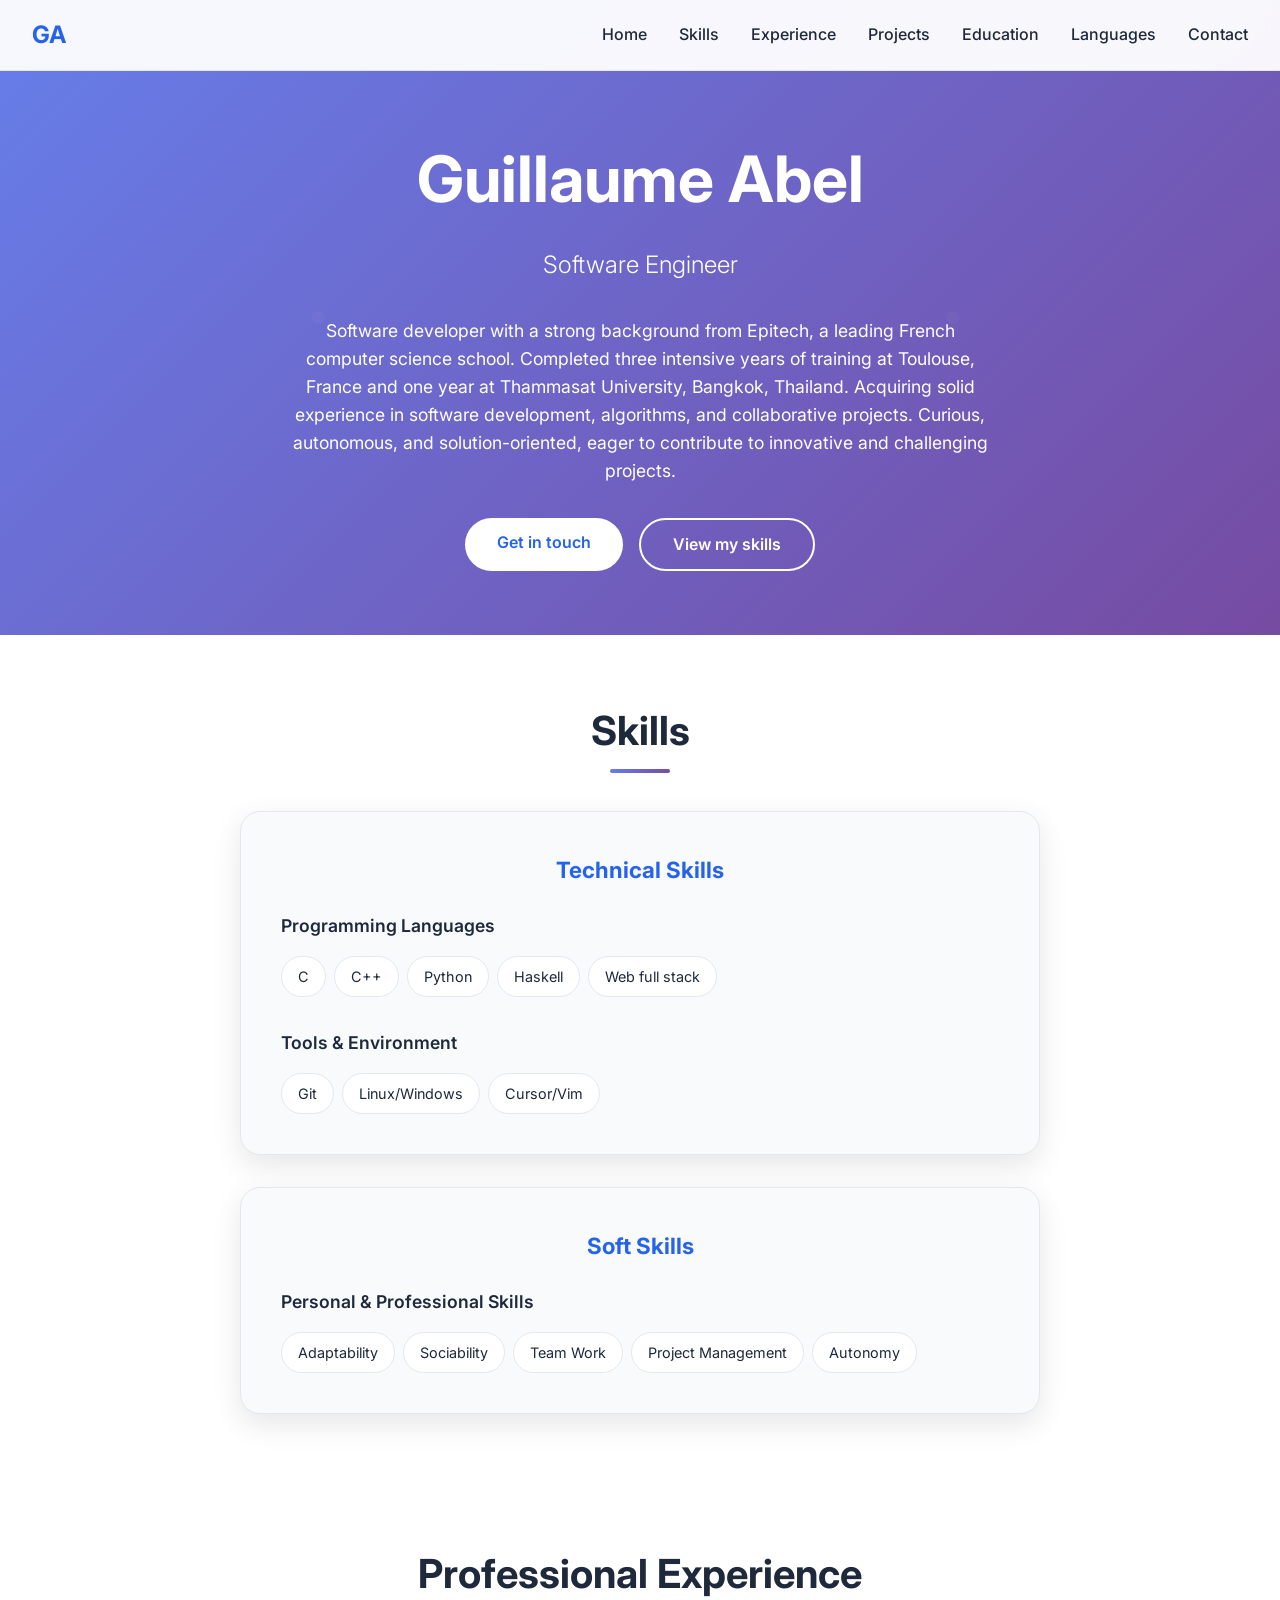
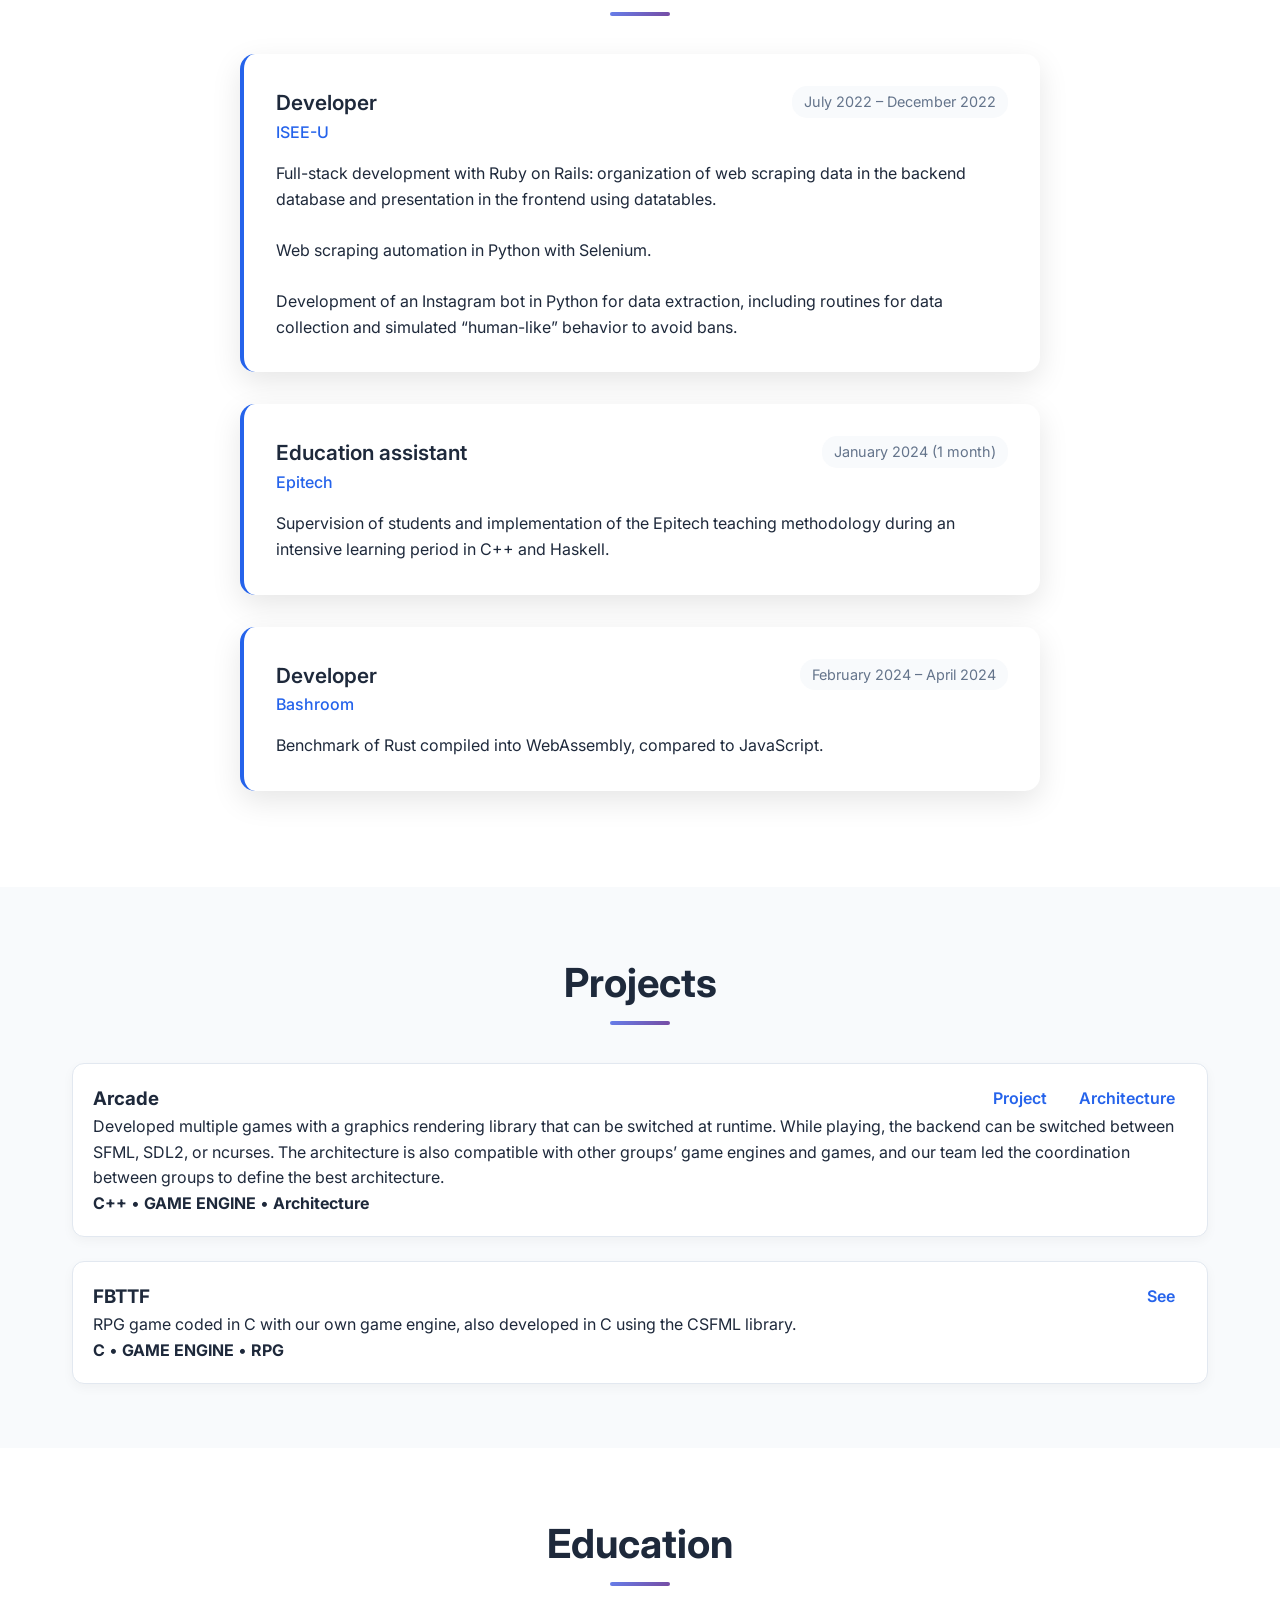
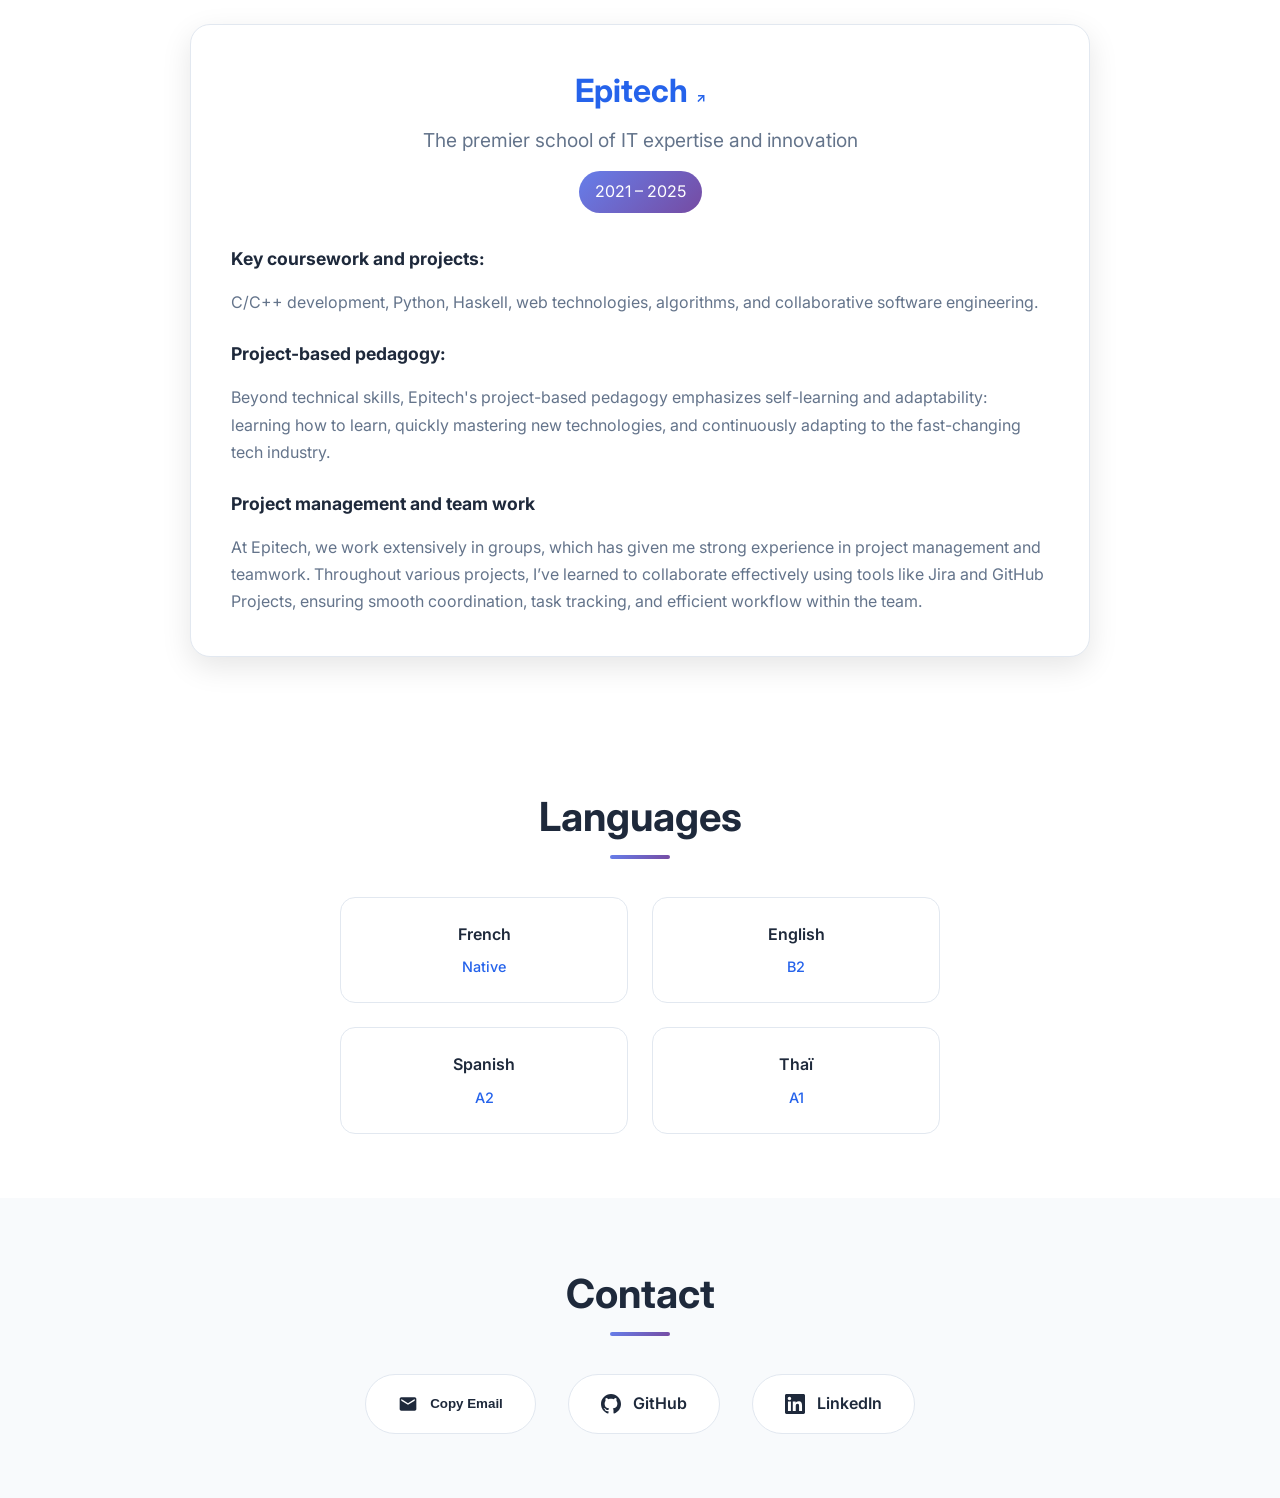
==== commit f279c2c6: "Add projects" ====
--- a/index.html
+++ b/index.html
@@ -214,6 +214,39 @@
             border-radius: 2px;
         }
 
+        /* Projects */
+        #projects { background: var(--bg-alt); }
+        #projects .projects-list {
+            display: flex;
+            flex-direction: column;
+            gap: 1.5rem;
+        }
+        #projects .project-card {
+            background: var(--bg);
+            border: 1px solid var(--border);
+            border-radius: 12px;
+            padding: 1.25rem 1.25rem;
+            box-shadow: 0 4px 12px rgba(0,0,0,0.04);
+            opacity: 0;
+            transform: translateY(30px);
+            transition: opacity 0.6s ease, transform 0.6s ease, box-shadow 0.3s ease;
+        }
+        #projects .project-card:hover {
+            transform: translateY(-5px);
+            box-shadow: 0 20px 40px rgba(0,0,0,0.15);
+        }
+        .project-header {
+            display: flex;
+            align-items: center;
+            justify-content: space-between;
+            gap: 1rem;
+        }
+        .project-actions .btn {
+            line-height: 1.2;
+            padding: 0 0.75rem;
+            border-radius: 10px;
+        }
+
         /* Skills Section */
         #skills {
             background: var(--bg);
@@ -483,7 +516,7 @@
             border-radius: 50px;
             text-decoration: none;
             color: var(--text);
-            font-weight: 500;
+            font-weight: 600;
             transition: all 0.3s ease;
             border: 1px solid var(--border);
             cursor: pointer;
@@ -583,6 +616,7 @@
                 <li><a href="#home">Home</a></li>
                 <li><a href="#skills">Skills</a></li>
                 <li><a href="#experience">Experience</a></li>
+                <li><a href="#projects">Projects</a></li>
                 <li><a href="#education">Education</a></li>
                 <li><a href="#languages">Languages</a></li>
                 <li><a href="#contact">Contact</a></li>
@@ -664,16 +698,6 @@
                         <div class="experience-header">
                             <div>
                                 <h3 class="experience-title">Developer</h3>
-                                <p class="experience-company">Bashroom</p>
-                            </div>
-                            <span class="experience-date">February 2024 – April 2024</span>
-                        </div>
-                        <p class="experience-description">Benchmark of Rust compiled into WebAssembly, compared to JavaScript.</p>
-                    </div>
-                    <div class="experience-item">
-                        <div class="experience-header">
-                            <div>
-                                <h3 class="experience-title">Developer</h3>
                                 <p class="experience-company">ISEE-U</p>
                             </div>
                             <span class="experience-date">July 2022 – December 2022</span>
@@ -691,6 +715,58 @@
                             <span class="experience-date">January 2024 (1 month)</span>
                         </div>
                         <p class="experience-description">Supervision of students and implementation of the Epitech teaching methodology during an intensive learning period in C++ and Haskell.</p>
+                    </div>
+                    <div class="experience-item">
+                        <div class="experience-header">
+                            <div>
+                                <h3 class="experience-title">Developer</h3>
+                                <p class="experience-company">Bashroom</p>
+                            </div>
+                            <span class="experience-date">February 2024 – April 2024</span>
+                        </div>
+                        <p class="experience-description">Benchmark of Rust compiled into WebAssembly, compared to JavaScript.</p>
+                    </div>
+                </div>
+            </div>
+        </section>
+
+        <section id="projects" class="section">
+            <div class="container">
+                <h2 class="section-title">Projects</h2>
+                <div class="projects-list">
+                    <!-- Add your projects here -->
+                    <div class="project-card">
+                        <div class="project-header">
+                            <h3 class="project-title">Arcade</h3>
+                            <div class="project-actions" style="display: flex; gap: 0.5rem;">
+                                <a href="https://github.com/X-R-G-B/Arcade" class="btn btn-primary" target="_blank" rel="noopener noreferrer">Project</a>
+                                <a href="https://github.com/ARCADE-TEK-2026/archi_arcade" class="btn btn-primary" target="_blank" rel="noopener noreferrer">Architecture</a>
+                            </div>
+                        </div>
+                        <p class="project-description">Developed multiple games with a graphics rendering library that can be switched at runtime. While playing, the backend can be switched between SFML, SDL2, or ncurses. The architecture is also compatible with other groups’ game engines and games, and our team led the coordination between groups to define the best architecture.</p>
+                        <div class="project-meta">
+                            <span class="project-tag"><strong>C++</strong></span>
+                            <span class="project-separator">•</span>
+                            <span class="project-tag"><strong>GAME ENGINE</strong></span>
+                            <span class="project-separator">•</span>
+                            <span class="project-tag"><strong>Architecture</strong></span>
+                        </div>
+                    </div>
+                    <div class="project-card">
+                        <div class="project-header">
+                            <h3 class="project-title">FBTTF</h3>
+                            <div class="project-actions">
+                                <a href="https://github.com/X-R-G-B/FlashBackToTheFuture" class="btn btn-primary" target="_blank" rel="noopener noreferrer">See</a>
+                            </div>
+                        </div>
+                        <p class="project-description">RPG game coded in C with our own game engine, also developed in C using the CSFML library.</p>
+                        <div class="project-meta">
+                            <span class="project-tag"><strong>C</strong></span>
+                            <span class="project-separator">•</span>
+                            <span class="project-tag"><strong>GAME ENGINE</strong></span>
+                            <span class="project-separator">•</span>
+                            <span class="project-tag"><strong>RPG</strong></span>
+                        </div>
                     </div>
                 </div>
             </div>
@@ -825,7 +901,7 @@
         }, observerOptions);
 
         // Observe skill cards and experience items
-        document.querySelectorAll('.skills-section, .experience-item, .education-card, .language-item').forEach(el => {
+        document.querySelectorAll('.skills-section, .experience-item, .education-card, .language-item, .project-card').forEach(el => {
             el.style.opacity = '0';
             el.style.transform = 'translateY(30px)';
             el.style.transition = 'opacity 0.6s ease, transform 0.6s ease';
